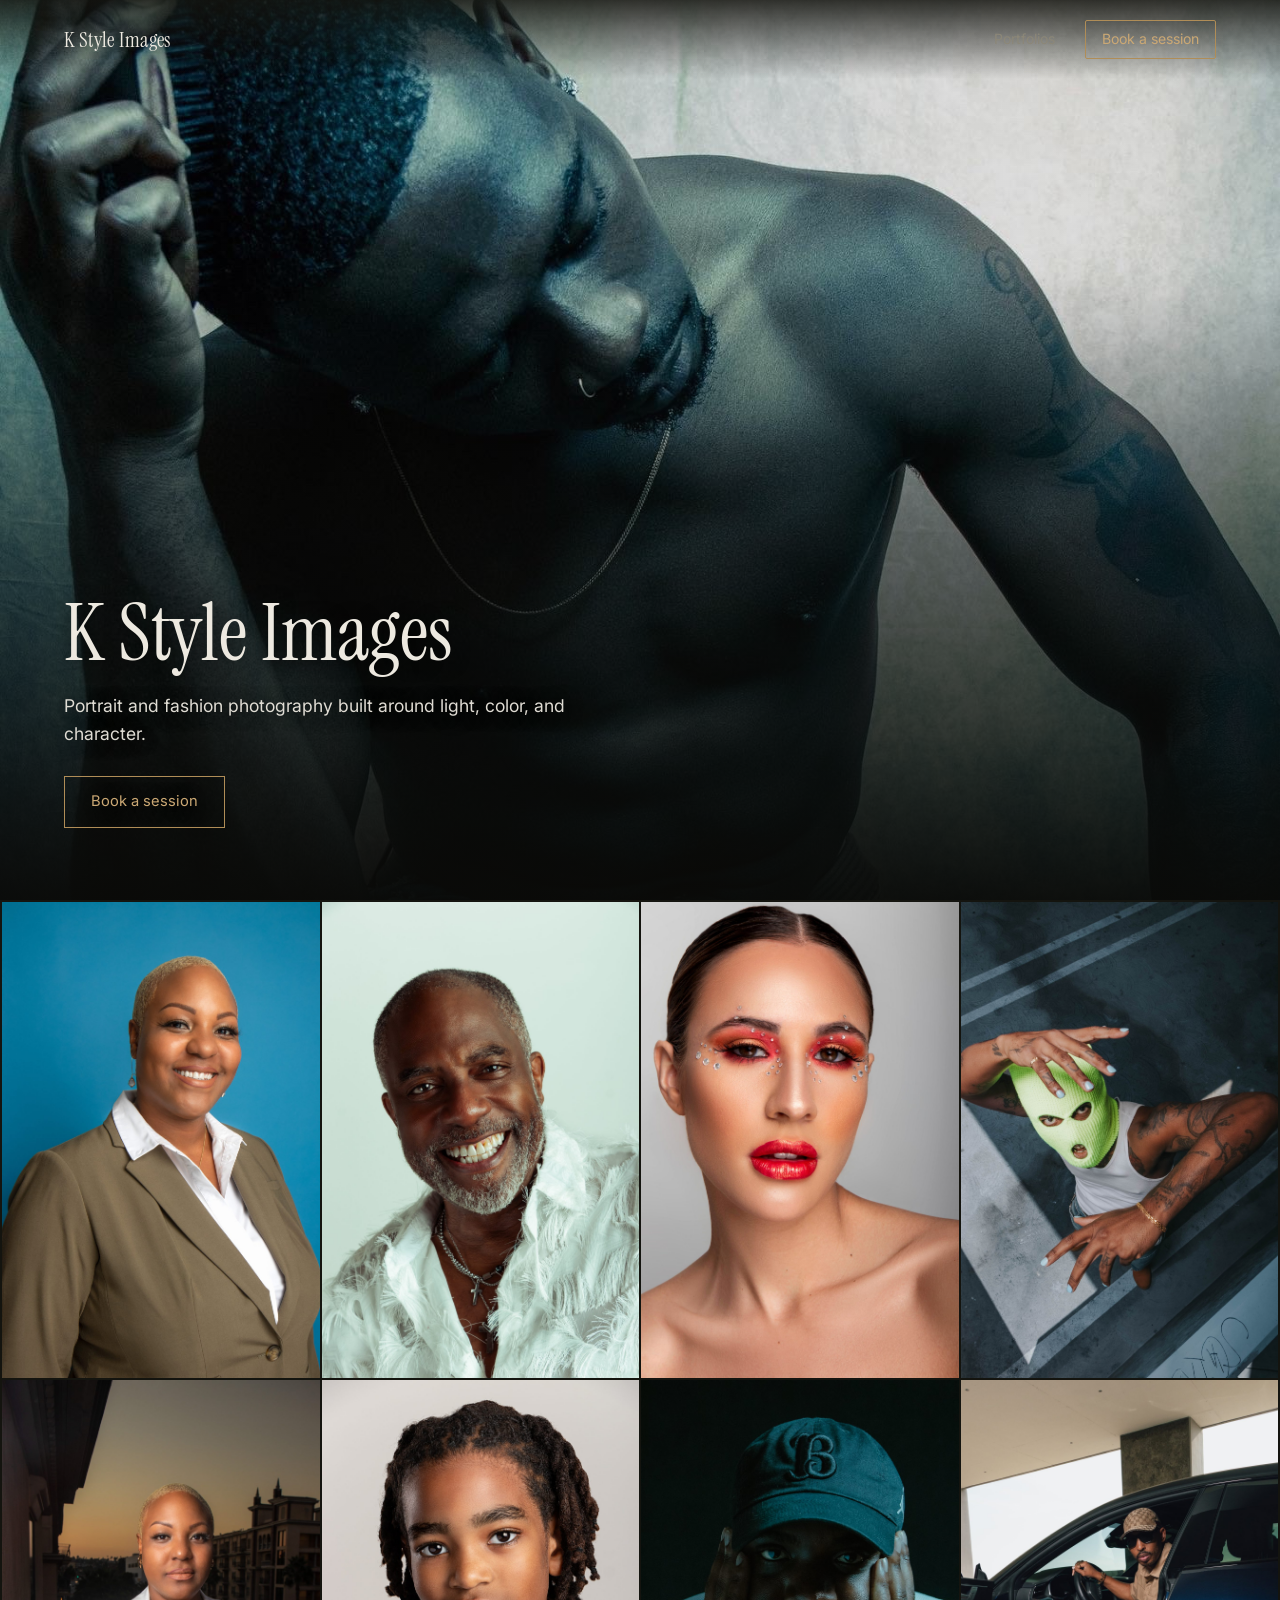
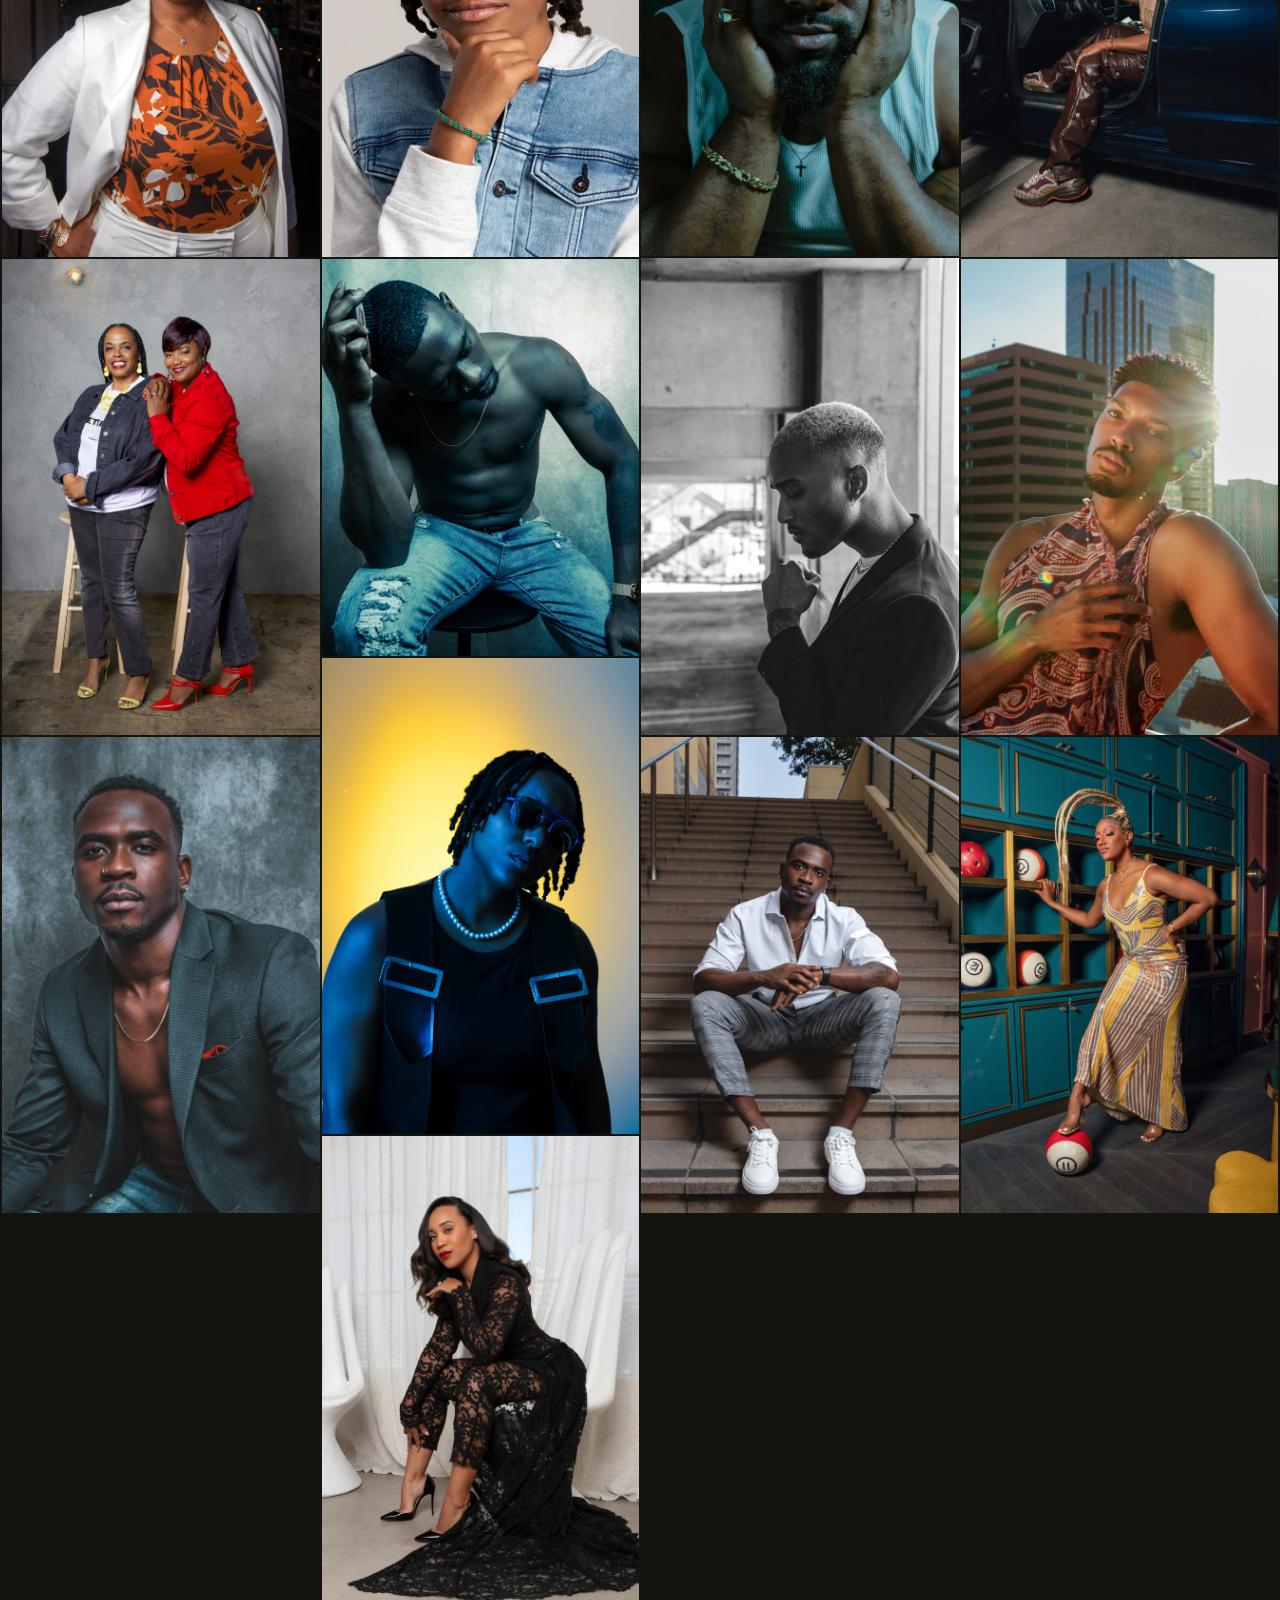
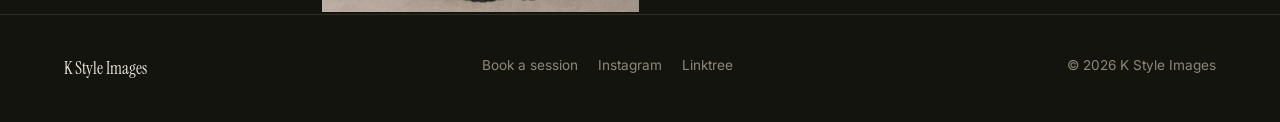
==== index.html @ 4f0b14de "Add files via upload" ====
<!DOCTYPE html>
<html lang="en">
<head>
<meta charset="UTF-8">
<meta name="viewport" content="width=device-width, initial-scale=1.0">
<title>K Style Images — Portrait & Fashion Photography</title>
<meta name="description" content="K Style Images — portrait and fashion photography portfolio.">
<link rel="stylesheet" href="assets/style.css">
<script src="https://identity.netlify.com/v1/netlify-identity-widget.js"></script>
<script>if(window.netlifyIdentity){window.netlifyIdentity.on("init",function(user){if(!user){window.netlifyIdentity.on("login",function(){document.location.href="/admin/";});}});}</script>
</head>
<body>

<nav class="site-nav">
  <a href="index.html" class="nav-mark">K Style Images</a>
  <button class="nav-toggle" aria-label="Menu">&#9776;</button>
  <div class="nav-links">
    <div class="work-dropdown">
      <a href="index.html#work">Portfolios</a>
      <div class="work-dropdown-panel"><a href="headshot-session.html">Headshot Session</a><a href="studio-creative-session.html">Studio Creative Session</a><a href="outdoor-lifestyle-session.html">Outdoor Lifestyle Session</a></div>
    </div>
    <a href="https://calendly.com/kstylesimages/30min" target="_blank" rel="noopener" class="nav-book">Book a session</a>
  </div>
</nav>

<section class="hero">
  <img src="assets/img/studio-creative-session/studio-creative-session-01.jpg" alt="K Style Images featured portrait">
  <div class="hero-content">
    <h1>K Style Images</h1>
    <p>Portrait and fashion photography built around light, color, and character.</p>
    <div class="hero-actions">
      <a href="https://calendly.com/kstylesimages/30min" target="_blank" rel="noopener" class="btn">Book a session</a>
    </div>
  </div>
</section>
<section id="work" class="wall home">
<figure><a href="headshot-session.html"><img src="assets/img/headshot-session/headshot-session-01.jpg" alt="Headshot Session" loading="lazy"><figcaption>Headshot Session</figcaption></a></figure><figure><a href="headshot-session.html"><img src="assets/img/headshot-session/headshot-session-02.jpg" alt="Headshot Session" loading="lazy"><figcaption>Headshot Session</figcaption></a></figure><figure><a href="headshot-session.html"><img src="assets/img/headshot-session/headshot-session-03.jpg" alt="Headshot Session" loading="lazy"><figcaption>Headshot Session</figcaption></a></figure><figure><a href="headshot-session.html"><img src="assets/img/headshot-session/headshot-session-04.jpg" alt="Headshot Session" loading="lazy"><figcaption>Headshot Session</figcaption></a></figure><figure><a href="headshot-session.html"><img src="assets/img/headshot-session/headshot-session-05.jpg" alt="Headshot Session" loading="lazy"><figcaption>Headshot Session</figcaption></a></figure><figure><a href="headshot-session.html"><img src="assets/img/headshot-session/headshot-session-06.jpg" alt="Headshot Session" loading="lazy"><figcaption>Headshot Session</figcaption></a></figure><figure><a href="studio-creative-session.html"><img src="assets/img/studio-creative-session/studio-creative-session-01.jpg" alt="Studio Creative Session" loading="lazy"><figcaption>Studio Creative Session</figcaption></a></figure><figure><a href="studio-creative-session.html"><img src="assets/img/studio-creative-session/studio-creative-session-06.jpg" alt="Studio Creative Session" loading="lazy"><figcaption>Studio Creative Session</figcaption></a></figure><figure><a href="studio-creative-session.html"><img src="assets/img/studio-creative-session/studio-creative-session-11.jpg" alt="Studio Creative Session" loading="lazy"><figcaption>Studio Creative Session</figcaption></a></figure><figure><a href="studio-creative-session.html"><img src="assets/img/studio-creative-session/studio-creative-session-16.jpg" alt="Studio Creative Session" loading="lazy"><figcaption>Studio Creative Session</figcaption></a></figure><figure><a href="studio-creative-session.html"><img src="assets/img/studio-creative-session/studio-creative-session-21.jpg" alt="Studio Creative Session" loading="lazy"><figcaption>Studio Creative Session</figcaption></a></figure><figure><a href="outdoor-lifestyle-session.html"><img src="assets/img/outdoor-lifestyle-session/outdoor-lifestyle-session-01.jpg" alt="Outdoor Lifestyle Session" loading="lazy"><figcaption>Outdoor Lifestyle Session</figcaption></a></figure><figure><a href="outdoor-lifestyle-session.html"><img src="assets/img/outdoor-lifestyle-session/outdoor-lifestyle-session-03.jpg" alt="Outdoor Lifestyle Session" loading="lazy"><figcaption>Outdoor Lifestyle Session</figcaption></a></figure><figure><a href="outdoor-lifestyle-session.html"><img src="assets/img/outdoor-lifestyle-session/outdoor-lifestyle-session-05.jpg" alt="Outdoor Lifestyle Session" loading="lazy"><figcaption>Outdoor Lifestyle Session</figcaption></a></figure><figure><a href="outdoor-lifestyle-session.html"><img src="assets/img/outdoor-lifestyle-session/outdoor-lifestyle-session-07.jpg" alt="Outdoor Lifestyle Session" loading="lazy"><figcaption>Outdoor Lifestyle Session</figcaption></a></figure><figure><a href="outdoor-lifestyle-session.html"><img src="assets/img/outdoor-lifestyle-session/outdoor-lifestyle-session-09.jpg" alt="Outdoor Lifestyle Session" loading="lazy"><figcaption>Outdoor Lifestyle Session</figcaption></a></figure><figure><a href="outdoor-lifestyle-session.html"><img src="assets/img/outdoor-lifestyle-session/outdoor-lifestyle-session-11.jpg" alt="Outdoor Lifestyle Session" loading="lazy"><figcaption>Outdoor Lifestyle Session</figcaption></a></figure>
</section>

<footer>
  <div class="foot-mark">K Style Images</div>
  <div class="foot-links">
    <a href="https://calendly.com/kstylesimages/30min" target="_blank" rel="noopener">Book a session</a>
    <a href="https://instagram.com" target="_blank" rel="noopener">Instagram</a>
    <a href="https://linktr.ee" target="_blank" rel="noopener">Linktree</a>
  </div>
  <div>&copy; 2026 K Style Images</div>
</footer>
<script src="assets/site.js"></script>
</body>
</html>
---- assets/style.css ----
@import url('https://fonts.googleapis.com/css2?family=Instrument+Serif:ital@0;1&family=Inter:wght@400;500;600&display=swap');

:root {
  --bg: #14140f;
  --panel: #1b1a15;
  --text: #ede9e0;
  --muted: #8c8778;
  --line: #302d24;
  --accent: #b08d57;
  --accent-bright: #cba874;
  --serif: 'Instrument Serif', Georgia, serif;
  --sans: 'Inter', -apple-system, sans-serif;
}

* { box-sizing: border-box; margin: 0; padding: 0; }
html { scroll-behavior: smooth; }
body {
  background: var(--bg);
  color: var(--text);
  font-family: var(--sans);
  font-size: 16px;
  line-height: 1.6;
  -webkit-font-smoothing: antialiased;
}
img { display: block; max-width: 100%; }
a { color: inherit; text-decoration: none; }
::selection { background: var(--accent); color: var(--bg); }
:focus-visible { outline: 2px solid var(--accent-bright); outline-offset: 2px; }
@media (prefers-reduced-motion: reduce) { * { animation: none !important; transition: none !important; } }

/* ---- Nav ---- */
.site-nav {
  position: fixed;
  top: 0; left: 0; right: 0;
  z-index: 100;
  display: flex;
  align-items: center;
  justify-content: space-between;
  padding: 20px 5vw;
  background: linear-gradient(to bottom, rgba(20,20,15,0.85), transparent);
}
.site-nav.solid {
  background: rgba(20, 20, 15, 0.94);
  backdrop-filter: blur(8px);
  border-bottom: 1px solid var(--line);
}
.nav-mark { font-family: var(--serif); font-size: 1.3rem; letter-spacing: 0.02em; }
.nav-links { display: flex; align-items: center; gap: 30px; font-size: 0.88rem; }
.nav-links a { color: var(--muted); transition: color 0.2s; }
.nav-links a:hover, .nav-links a.active { color: var(--text); }
.nav-book {
  border: 1px solid var(--accent);
  color: var(--accent-bright) !important;
  padding: 7px 16px;
  border-radius: 2px;
}
.nav-book:hover { background: var(--accent); color: var(--bg) !important; }
.nav-toggle { display: none; background: none; border: none; color: var(--text); font-size: 1.6rem; cursor: pointer; }

.work-dropdown { position: relative; }
.work-dropdown-panel {
  position: absolute;
  top: 140%; left: 0;
  min-width: 220px;
  background: var(--panel);
  border: 1px solid var(--line);
  padding: 8px 0;
  display: none;
  flex-direction: column;
}
.work-dropdown:hover .work-dropdown-panel,
.work-dropdown:focus-within .work-dropdown-panel { display: flex; }
.work-dropdown-panel a { padding: 9px 18px; font-size: 0.85rem; color: var(--muted); }
.work-dropdown-panel a:hover { color: var(--text); background: rgba(176,141,87,0.08); }

@media (max-width: 860px) {
  .nav-links { display: none; }
  .nav-toggle { display: block; }
  .nav-links.mobile-open {
    display: flex; flex-direction: column;
    position: fixed; inset: 0;
    background: var(--bg);
    padding: 100px 8vw 40px;
    gap: 22px; font-size: 1.1rem; align-items: flex-start;
  }
  .work-dropdown-panel { display: none !important; }
  .nav-links.mobile-open .work-dropdown-panel {
    display: flex !important; position: static; border: none; padding: 10px 0 0 16px;
  }
}

/* ---- Hero (home only) ---- */
.hero {
  position: relative;
  height: 100vh;
  min-height: 560px;
  display: flex;
  align-items: flex-end;
  overflow: hidden;
}
.hero img {
  position: absolute; inset: 0;
  width: 100%; height: 100%;
  object-fit: cover;
  object-position: center 20%;
}
.hero::after {
  content: '';
  position: absolute; inset: 0;
  background: linear-gradient(to top, rgba(10,10,8,0.97) 0%, rgba(10,10,8,0.55) 40%, rgba(10,10,8,0.1) 70%);
}
.hero-content { position: relative; z-index: 2; padding: 0 5vw 8vh; max-width: 760px; text-shadow: 0 2px 18px rgba(0,0,0,0.55); }
.hero-content h1 { font-family: var(--serif); font-size: clamp(2.6rem, 7vw, 5rem); line-height: 1.02; font-weight: 400; }
.hero-content p { margin-top: 18px; color: var(--text); font-size: 1.1rem; max-width: 46ch; opacity: 0.94; }
.hero-actions { margin-top: 28px; display: flex; gap: 16px; flex-wrap: wrap; }

.btn {
  display: inline-block; padding: 13px 26px; font-size: 0.92rem;
  border: 1px solid var(--accent); color: var(--accent-bright);
  transition: background 0.2s, color 0.2s;
}
.btn:hover { background: var(--accent); color: var(--bg); }

/* ---- Photo wall (home + category pages) ---- */
.wall {
  columns: 4 260px;
  column-gap: 2px;
  padding: 2px;
}
@media (max-width: 900px) { .wall { columns: 3 200px; } }
@media (max-width: 560px) { .wall { columns: 2 150px; } }
.wall figure {
  break-inside: avoid;
  margin-bottom: 2px;
  overflow: hidden;
  cursor: zoom-in;
  position: relative;
}
.wall img { width: 100%; display: block; transition: transform 0.5s ease; }
.wall figure:hover img { transform: scale(1.03); }

.wall.home figure a { display: block; position: relative; }
.wall.home figcaption {
  position: absolute; inset: 0;
  display: flex; align-items: flex-end;
  padding: 18px;
  background: linear-gradient(to top, rgba(10,10,8,0.75), rgba(10,10,8,0) 45%);
  opacity: 0;
  transition: opacity 0.25s ease;
  font-family: var(--serif);
  font-size: 1.3rem;
}
.wall.home figure:hover figcaption { opacity: 1; }

/* ---- Category page top bar ---- */
.cat-bar {
  padding: 100px 5vw 18px;
  display: flex;
  align-items: baseline;
  gap: 18px;
  flex-wrap: wrap;
}
.cat-bar .back-link { font-size: 0.85rem; color: var(--muted); }
.cat-bar .back-link:hover { color: var(--text); }
.cat-bar h1 { font-family: var(--serif); font-size: 1.7rem; font-weight: 400; }
.cat-bar .count { color: var(--muted); font-size: 0.85rem; }
.cat-bar .pkg { color: var(--muted); font-size: 0.9rem; max-width: 60ch; width: 100%; margin-top: 4px; }

/* ---- Section divider (e.g. Product Photography break) ---- */
.section-divider {
  display: flex;
  align-items: center;
  gap: 18px;
  padding: 46px 5vw 20px;
  color: var(--muted);
  font-family: var(--serif);
  font-size: 1.3rem;
}
.section-divider::before, .section-divider::after {
  content: '';
  flex: 1;
  height: 1px;
  background: var(--line);
}

/* ---- Lightbox ---- */
.lightbox {
  position: fixed; inset: 0;
  background: rgba(8,8,6,0.96);
  display: none; align-items: center; justify-content: center;
  z-index: 999; padding: 40px;
}
.lightbox.open { display: flex; }
.lightbox img { max-width: 100%; max-height: 88vh; object-fit: contain; }
.lightbox-close, .lightbox-prev, .lightbox-next {
  position: absolute; background: none; border: none; color: var(--text);
  cursor: pointer; font-size: 1.1rem; padding: 12px;
}
.lightbox-close { top: 18px; right: 24px; font-size: 1.6rem; }
.lightbox-prev { left: 12px; top: 50%; transform: translateY(-50%); font-size: 2rem; }
.lightbox-next { right: 12px; top: 50%; transform: translateY(-50%); font-size: 2rem; }
.lightbox-prev:hover, .lightbox-next:hover, .lightbox-close:hover { color: var(--accent-bright); }

/* ---- Footer ---- */
footer {
  border-top: 1px solid var(--line);
  padding: 40px 5vw;
  display: flex; flex-wrap: wrap; justify-content: space-between; gap: 18px;
  color: var(--muted); font-size: 0.85rem;
}
footer .foot-mark { font-family: var(--serif); font-size: 1.05rem; color: var(--text); }
footer a:hover { color: var(--accent-bright); }
footer .foot-links { display: flex; gap: 20px; }
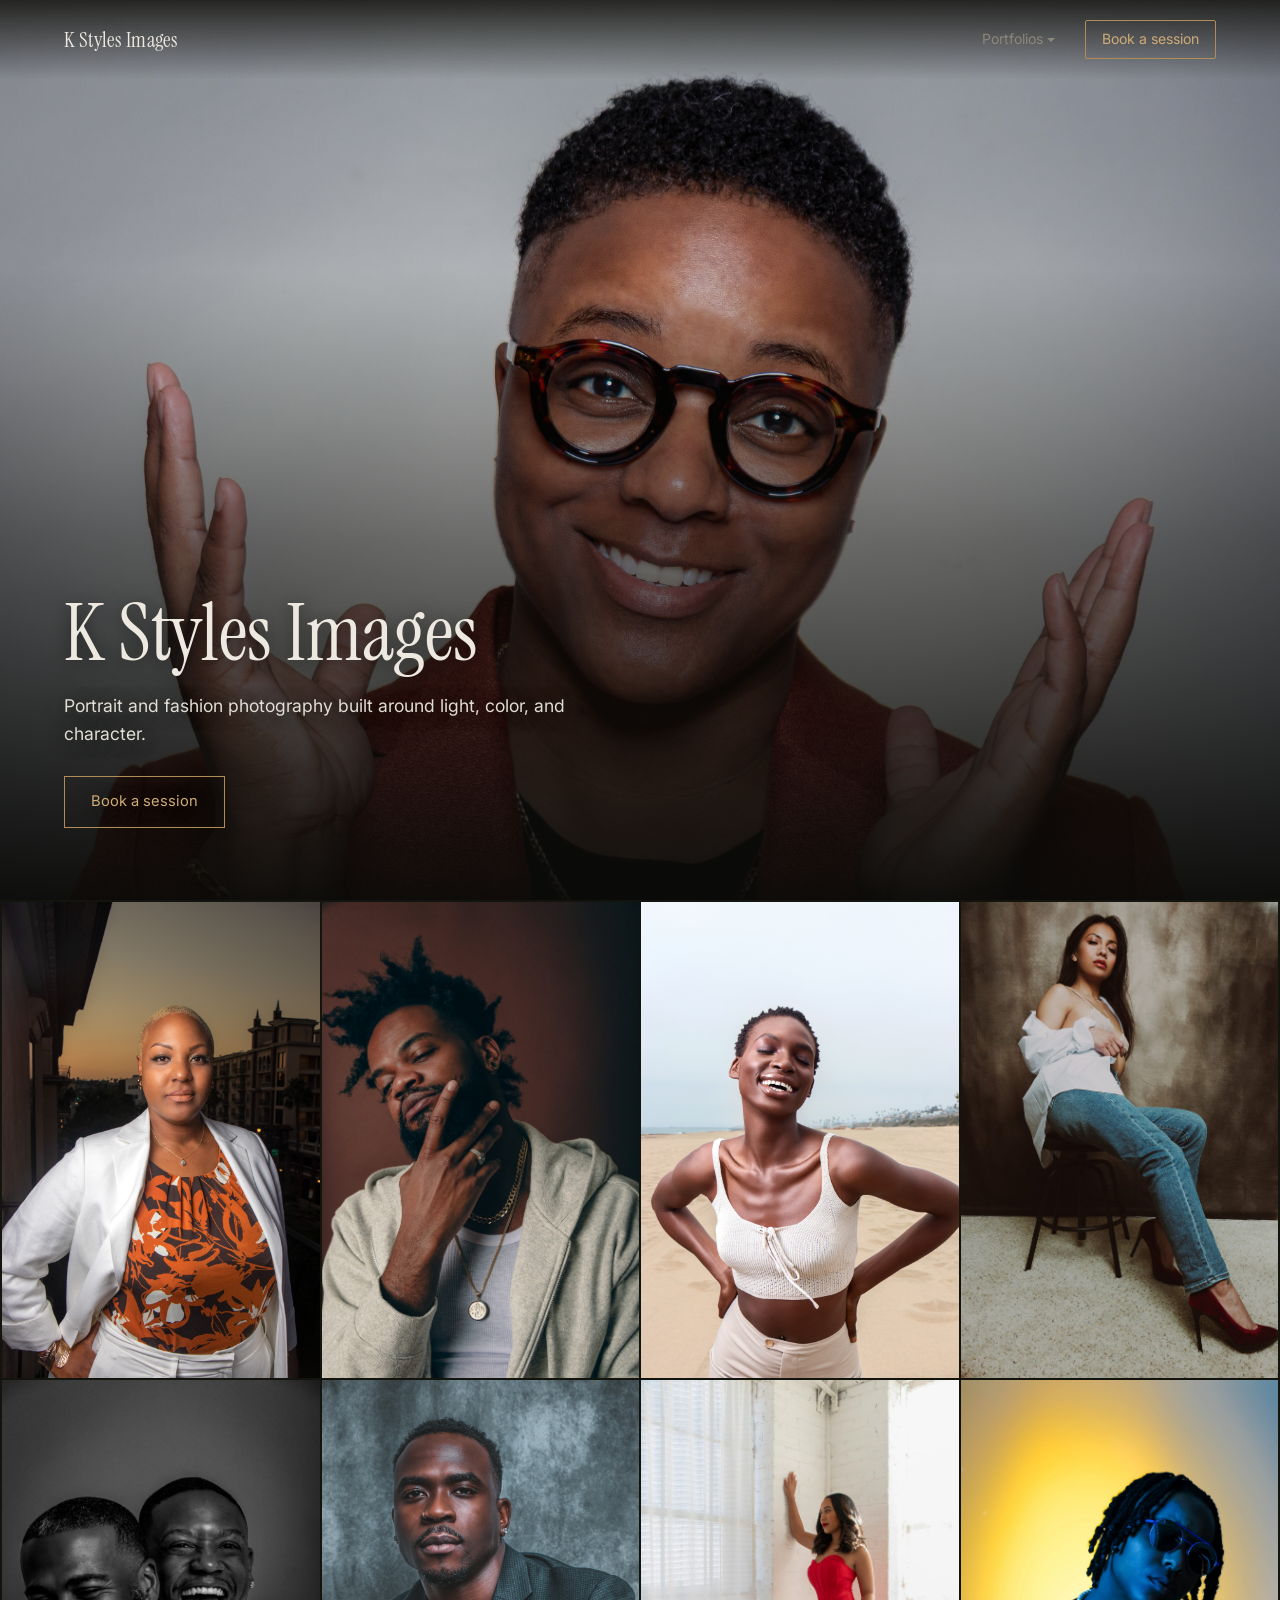
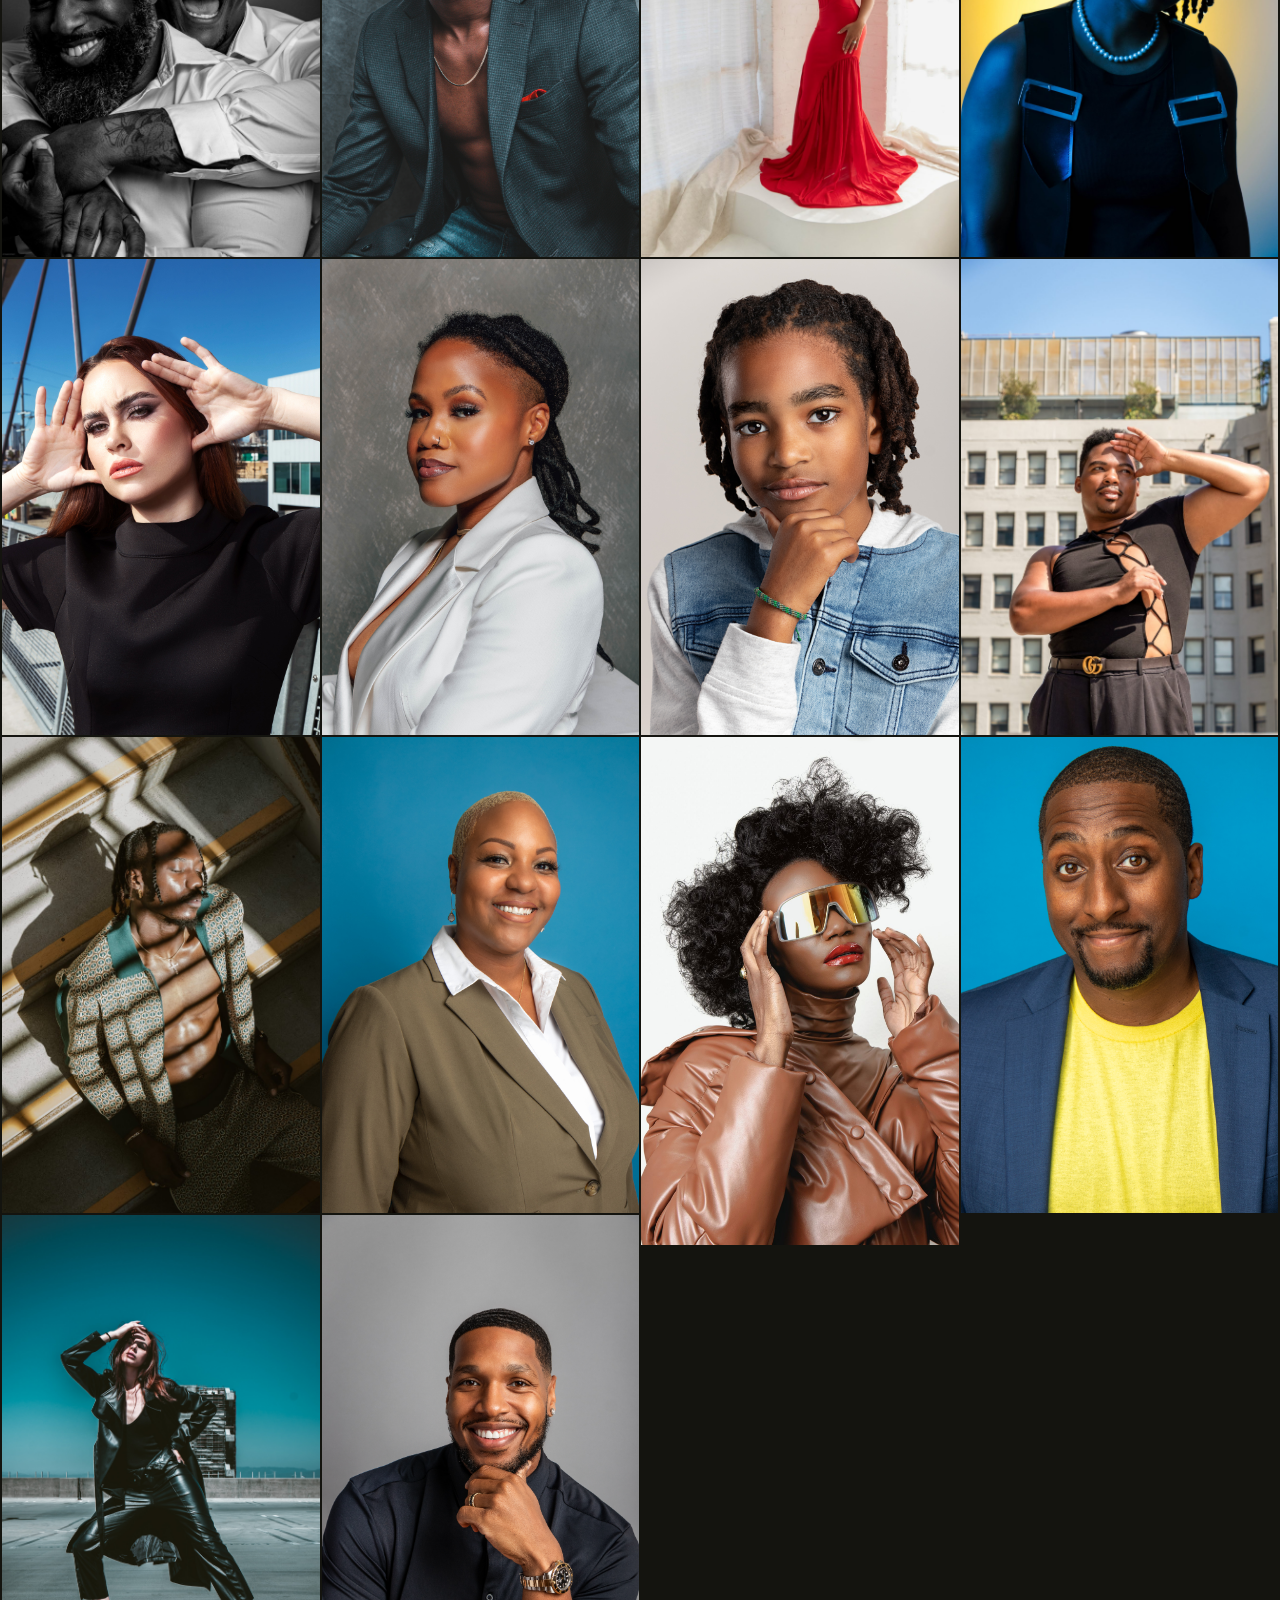
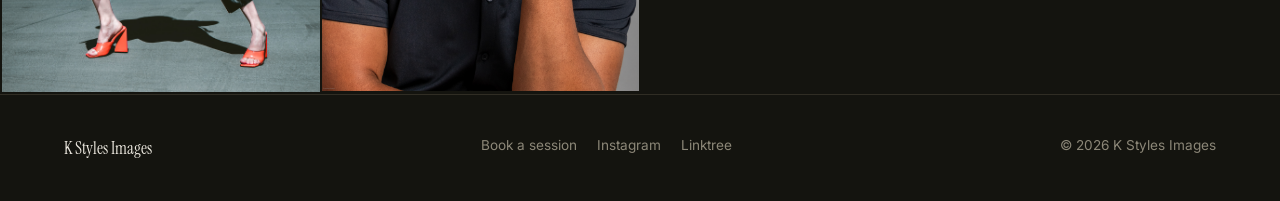
==== commit 2ab8c576: "Add files via upload" ====
--- a/index.html
+++ b/index.html
@@ -3,20 +3,21 @@
 <head>
 <meta charset="UTF-8">
 <meta name="viewport" content="width=device-width, initial-scale=1.0">
-<title>K Style Images — Portrait & Fashion Photography</title>
-<meta name="description" content="K Style Images — portrait and fashion photography portfolio.">
+<title>K Styles Images — Portrait & Fashion Photography</title>
+<meta name="description" content="K Styles Images — portrait and fashion photography portfolio.">
 <link rel="stylesheet" href="assets/style.css">
+<style>:root{--accent:#b08d57;--accent-bright:#ceab75;--bg:#14140f;--text:#ede9e0;}</style>
 <script src="https://identity.netlify.com/v1/netlify-identity-widget.js"></script>
 <script>if(window.netlifyIdentity){window.netlifyIdentity.on("init",function(user){if(!user){window.netlifyIdentity.on("login",function(){document.location.href="/admin/";});}});}</script>
 </head>
 <body>
 
 <nav class="site-nav">
-  <a href="index.html" class="nav-mark">K Style Images</a>
+  <a href="index.html" class="nav-mark">K Styles Images</a>
   <button class="nav-toggle" aria-label="Menu">&#9776;</button>
   <div class="nav-links">
     <div class="work-dropdown">
-      <a href="index.html#work">Portfolios</a>
+      <button type="button" class="dropdown-trigger" aria-expanded="false">Portfolios</button>
       <div class="work-dropdown-panel"><a href="headshot-session.html">Headshot Session</a><a href="studio-creative-session.html">Studio Creative Session</a><a href="outdoor-lifestyle-session.html">Outdoor Lifestyle Session</a></div>
     </div>
     <a href="https://calendly.com/kstylesimages/30min" target="_blank" rel="noopener" class="nav-book">Book a session</a>
@@ -24,9 +25,9 @@
 </nav>
 
 <section class="hero">
-  <img src="assets/img/studio-creative-session/studio-creative-session-01.jpg" alt="K Style Images featured portrait">
+  <img src="assets/img/uploads/_mg_7352-11-edit.jpg" alt="K Styles Images featured portrait">
   <div class="hero-content">
-    <h1>K Style Images</h1>
+    <h1>K Styles Images</h1>
     <p>Portrait and fashion photography built around light, color, and character.</p>
     <div class="hero-actions">
       <a href="https://calendly.com/kstylesimages/30min" target="_blank" rel="noopener" class="btn">Book a session</a>
@@ -34,17 +35,18 @@
   </div>
 </section>
 <section id="work" class="wall home">
-<figure><a href="headshot-session.html"><img src="assets/img/headshot-session/headshot-session-01.jpg" alt="Headshot Session" loading="lazy"><figcaption>Headshot Session</figcaption></a></figure><figure><a href="headshot-session.html"><img src="assets/img/headshot-session/headshot-session-02.jpg" alt="Headshot Session" loading="lazy"><figcaption>Headshot Session</figcaption></a></figure><figure><a href="headshot-session.html"><img src="assets/img/headshot-session/headshot-session-03.jpg" alt="Headshot Session" loading="lazy"><figcaption>Headshot Session</figcaption></a></figure><figure><a href="headshot-session.html"><img src="assets/img/headshot-session/headshot-session-04.jpg" alt="Headshot Session" loading="lazy"><figcaption>Headshot Session</figcaption></a></figure><figure><a href="headshot-session.html"><img src="assets/img/headshot-session/headshot-session-05.jpg" alt="Headshot Session" loading="lazy"><figcaption>Headshot Session</figcaption></a></figure><figure><a href="headshot-session.html"><img src="assets/img/headshot-session/headshot-session-06.jpg" alt="Headshot Session" loading="lazy"><figcaption>Headshot Session</figcaption></a></figure><figure><a href="studio-creative-session.html"><img src="assets/img/studio-creative-session/studio-creative-session-01.jpg" alt="Studio Creative Session" loading="lazy"><figcaption>Studio Creative Session</figcaption></a></figure><figure><a href="studio-creative-session.html"><img src="assets/img/studio-creative-session/studio-creative-session-06.jpg" alt="Studio Creative Session" loading="lazy"><figcaption>Studio Creative Session</figcaption></a></figure><figure><a href="studio-creative-session.html"><img src="assets/img/studio-creative-session/studio-creative-session-11.jpg" alt="Studio Creative Session" loading="lazy"><figcaption>Studio Creative Session</figcaption></a></figure><figure><a href="studio-creative-session.html"><img src="assets/img/studio-creative-session/studio-creative-session-16.jpg" alt="Studio Creative Session" loading="lazy"><figcaption>Studio Creative Session</figcaption></a></figure><figure><a href="studio-creative-session.html"><img src="assets/img/studio-creative-session/studio-creative-session-21.jpg" alt="Studio Creative Session" loading="lazy"><figcaption>Studio Creative Session</figcaption></a></figure><figure><a href="outdoor-lifestyle-session.html"><img src="assets/img/outdoor-lifestyle-session/outdoor-lifestyle-session-01.jpg" alt="Outdoor Lifestyle Session" loading="lazy"><figcaption>Outdoor Lifestyle Session</figcaption></a></figure><figure><a href="outdoor-lifestyle-session.html"><img src="assets/img/outdoor-lifestyle-session/outdoor-lifestyle-session-03.jpg" alt="Outdoor Lifestyle Session" loading="lazy"><figcaption>Outdoor Lifestyle Session</figcaption></a></figure><figure><a href="outdoor-lifestyle-session.html"><img src="assets/img/outdoor-lifestyle-session/outdoor-lifestyle-session-05.jpg" alt="Outdoor Lifestyle Session" loading="lazy"><figcaption>Outdoor Lifestyle Session</figcaption></a></figure><figure><a href="outdoor-lifestyle-session.html"><img src="assets/img/outdoor-lifestyle-session/outdoor-lifestyle-session-07.jpg" alt="Outdoor Lifestyle Session" loading="lazy"><figcaption>Outdoor Lifestyle Session</figcaption></a></figure><figure><a href="outdoor-lifestyle-session.html"><img src="assets/img/outdoor-lifestyle-session/outdoor-lifestyle-session-09.jpg" alt="Outdoor Lifestyle Session" loading="lazy"><figcaption>Outdoor Lifestyle Session</figcaption></a></figure><figure><a href="outdoor-lifestyle-session.html"><img src="assets/img/outdoor-lifestyle-session/outdoor-lifestyle-session-11.jpg" alt="Outdoor Lifestyle Session" loading="lazy"><figcaption>Outdoor Lifestyle Session</figcaption></a></figure>
+<figure><a href="headshot-session.html"><img src="assets/img/uploads/photo-apr-01-2-02-18-pm.jpg" alt="Headshot Session" loading="eager"><figcaption>Headshot Session</figcaption></a></figure><figure><a href="headshot-session.html"><img src="assets/img/uploads/_mg_4300-46-edit.jpg" alt="Headshot Session" loading="eager"><figcaption>Headshot Session</figcaption></a></figure><figure><a href="headshot-session.html"><img src="assets/img/uploads/_mg_0229-108-edit-3.jpg" alt="Headshot Session" loading="eager"><figcaption>Headshot Session</figcaption></a></figure><figure><a href="headshot-session.html"><img src="assets/img/uploads/photo-sep-28-12-09-31-pm.jpg" alt="Headshot Session" loading="eager"><figcaption>Headshot Session</figcaption></a></figure><figure><a href="headshot-session.html"><img src="assets/img/uploads/photo-aug-22-7-18-21-pm.jpg" alt="Headshot Session" loading="eager"><figcaption>Headshot Session</figcaption></a></figure><figure><a href="studio-creative-session.html"><img src="assets/img/studio-creative-session/studio-creative-session-01.jpg" alt="Studio Creative Session" loading="eager"><figcaption>Studio Creative Session</figcaption></a></figure><figure><a href="studio-creative-session.html"><img src="assets/img/studio-creative-session/studio-creative-session-06.jpg" alt="Studio Creative Session" loading="lazy"><figcaption>Studio Creative Session</figcaption></a></figure><figure><a href="studio-creative-session.html"><img src="assets/img/studio-creative-session/studio-creative-session-11.jpg" alt="Studio Creative Session" loading="lazy"><figcaption>Studio Creative Session</figcaption></a></figure><figure><a href="studio-creative-session.html"><img src="assets/img/studio-creative-session/studio-creative-session-16.jpg" alt="Studio Creative Session" loading="lazy"><figcaption>Studio Creative Session</figcaption></a></figure><figure><a href="studio-creative-session.html"><img src="assets/img/studio-creative-session/studio-creative-session-21.jpg" alt="Studio Creative Session" loading="lazy"><figcaption>Studio Creative Session</figcaption></a></figure><figure><a href="outdoor-lifestyle-session.html"><img src="assets/img/outdoor-lifestyle-session/outdoor-lifestyle-session-01.jpg" alt="Outdoor Lifestyle Session" loading="lazy"><figcaption>Outdoor Lifestyle Session</figcaption></a></figure><figure><a href="outdoor-lifestyle-session.html"><img src="assets/img/outdoor-lifestyle-session/outdoor-lifestyle-session-04.jpg" alt="Outdoor Lifestyle Session" loading="lazy"><figcaption>Outdoor Lifestyle Session</figcaption></a></figure><figure><a href="outdoor-lifestyle-session.html"><img src="assets/img/outdoor-lifestyle-session/outdoor-lifestyle-session-07.jpg" alt="Outdoor Lifestyle Session" loading="lazy"><figcaption>Outdoor Lifestyle Session</figcaption></a></figure><figure><a href="outdoor-lifestyle-session.html"><img src="assets/img/outdoor-lifestyle-session/outdoor-lifestyle-session-10.jpg" alt="Outdoor Lifestyle Session" loading="lazy"><figcaption>Outdoor Lifestyle Session</figcaption></a></figure><figure><a href="outdoor-lifestyle-session.html"><img src="assets/img/uploads/photo-aug-22-7-45-05-pm.jpg" alt="Outdoor Lifestyle Session" loading="lazy"><figcaption>Outdoor Lifestyle Session</figcaption></a></figure><figure><a href="outdoor-lifestyle-session.html"><img src="assets/img/uploads/untitled-43.jpg" alt="Outdoor Lifestyle Session" loading="lazy"><figcaption>Outdoor Lifestyle Session</figcaption></a></figure>
 </section>
+<script>window.HOME_POOL=[{"src":"assets/img/uploads/photo-apr-01-2-02-18-pm.jpg","slug":"headshot-session","label":"Headshot Session"},{"src":"assets/img/uploads/_mg_4283-68-edit.jpg","slug":"headshot-session","label":"Headshot Session"},{"src":"assets/img/uploads/_mg_4300-46-edit.jpg","slug":"headshot-session","label":"Headshot Session"},{"src":"assets/img/uploads/_mg_1452-9-edit.jpg","slug":"headshot-session","label":"Headshot Session"},{"src":"assets/img/uploads/_mg_0229-108-edit-3.jpg","slug":"headshot-session","label":"Headshot Session"},{"src":"assets/img/uploads/_mg_1410-9-edit.jpg","slug":"headshot-session","label":"Headshot Session"},{"src":"assets/img/uploads/photo-sep-28-12-09-31-pm.jpg","slug":"headshot-session","label":"Headshot Session"},{"src":"assets/img/uploads/untitled-5-edit-2.jpg","slug":"headshot-session","label":"Headshot Session"},{"src":"assets/img/uploads/photo-aug-22-7-18-21-pm.jpg","slug":"headshot-session","label":"Headshot Session"},{"src":"assets/img/uploads/raheem-2-15-2022-1249-edit.jpg","slug":"headshot-session","label":"Headshot Session"},{"src":"assets/img/studio-creative-session/studio-creative-session-01.jpg","slug":"studio-creative-session","label":"Studio Creative Session"},{"src":"assets/img/studio-creative-session/studio-creative-session-02.jpg","slug":"studio-creative-session","label":"Studio Creative Session"},{"src":"assets/img/studio-creative-session/studio-creative-session-03.jpg","slug":"studio-creative-session","label":"Studio Creative Session"},{"src":"assets/img/studio-creative-session/studio-creative-session-04.jpg","slug":"studio-creative-session","label":"Studio Creative Session"},{"src":"assets/img/studio-creative-session/studio-creative-session-05.jpg","slug":"studio-creative-session","label":"Studio Creative Session"},{"src":"assets/img/studio-creative-session/studio-creative-session-06.jpg","slug":"studio-creative-session","label":"Studio Creative Session"},{"src":"assets/img/studio-creative-session/studio-creative-session-07.jpg","slug":"studio-creative-session","label":"Studio Creative Session"},{"src":"assets/img/studio-creative-session/studio-creative-session-08.jpg","slug":"studio-creative-session","label":"Studio Creative Session"},{"src":"assets/img/studio-creative-session/studio-creative-session-09.jpg","slug":"studio-creative-session","label":"Studio Creative Session"},{"src":"assets/img/studio-creative-session/studio-creative-session-10.jpg","slug":"studio-creative-session","label":"Studio Creative Session"},{"src":"assets/img/studio-creative-session/studio-creative-session-11.jpg","slug":"studio-creative-session","label":"Studio Creative Session"},{"src":"assets/img/studio-creative-session/studio-creative-session-12.jpg","slug":"studio-creative-session","label":"Studio Creative Session"},{"src":"assets/img/studio-creative-session/studio-creative-session-13.jpg","slug":"studio-creative-session","label":"Studio Creative Session"},{"src":"assets/img/studio-creative-session/studio-creative-session-14.jpg","slug":"studio-creative-session","label":"Studio Creative Session"},{"src":"assets/img/studio-creative-session/studio-creative-session-15.jpg","slug":"studio-creative-session","label":"Studio Creative Session"},{"src":"assets/img/studio-creative-session/studio-creative-session-16.jpg","slug":"studio-creative-session","label":"Studio Creative Session"},{"src":"assets/img/studio-creative-session/studio-creative-session-17.jpg","slug":"studio-creative-session","label":"Studio Creative Session"},{"src":"assets/img/studio-creative-session/studio-creative-session-18.jpg","slug":"studio-creative-session","label":"Studio Creative Session"},{"src":"assets/img/studio-creative-session/studio-creative-session-19.jpg","slug":"studio-creative-session","label":"Studio Creative Session"},{"src":"assets/img/studio-creative-session/studio-creative-session-20.jpg","slug":"studio-creative-session","label":"Studio Creative Session"},{"src":"assets/img/studio-creative-session/studio-creative-session-21.jpg","slug":"studio-creative-session","label":"Studio Creative Session"},{"src":"assets/img/studio-creative-session/studio-creative-session-22.jpg","slug":"studio-creative-session","label":"Studio Creative Session"},{"src":"assets/img/studio-creative-session/studio-creative-session-23.jpg","slug":"studio-creative-session","label":"Studio Creative Session"},{"src":"assets/img/studio-creative-session/studio-creative-session-24.jpg","slug":"studio-creative-session","label":"Studio Creative Session"},{"src":"assets/img/studio-creative-session/studio-creative-session-25.jpg","slug":"studio-creative-session","label":"Studio Creative Session"},{"src":"assets/img/outdoor-lifestyle-session/outdoor-lifestyle-session-01.jpg","slug":"outdoor-lifestyle-session","label":"Outdoor Lifestyle Session"},{"src":"assets/img/outdoor-lifestyle-session/outdoor-lifestyle-session-02.jpg","slug":"outdoor-lifestyle-session","label":"Outdoor Lifestyle Session"},{"src":"assets/img/outdoor-lifestyle-session/outdoor-lifestyle-session-03.jpg","slug":"outdoor-lifestyle-session","label":"Outdoor Lifestyle Session"},{"src":"assets/img/outdoor-lifestyle-session/outdoor-lifestyle-session-04.jpg","slug":"outdoor-lifestyle-session","label":"Outdoor Lifestyle Session"},{"src":"assets/img/outdoor-lifestyle-session/outdoor-lifestyle-session-05.jpg","slug":"outdoor-lifestyle-session","label":"Outdoor Lifestyle Session"},{"src":"assets/img/outdoor-lifestyle-session/outdoor-lifestyle-session-06.jpg","slug":"outdoor-lifestyle-session","label":"Outdoor Lifestyle Session"},{"src":"assets/img/outdoor-lifestyle-session/outdoor-lifestyle-session-07.jpg","slug":"outdoor-lifestyle-session","label":"Outdoor Lifestyle Session"},{"src":"assets/img/outdoor-lifestyle-session/outdoor-lifestyle-session-08.jpg","slug":"outdoor-lifestyle-session","label":"Outdoor Lifestyle Session"},{"src":"assets/img/outdoor-lifestyle-session/outdoor-lifestyle-session-09.jpg","slug":"outdoor-lifestyle-session","label":"Outdoor Lifestyle Session"},{"src":"assets/img/outdoor-lifestyle-session/outdoor-lifestyle-session-10.jpg","slug":"outdoor-lifestyle-session","label":"Outdoor Lifestyle Session"},{"src":"assets/img/outdoor-lifestyle-session/outdoor-lifestyle-session-11.jpg","slug":"outdoor-lifestyle-session","label":"Outdoor Lifestyle Session"},{"src":"assets/img/outdoor-lifestyle-session/outdoor-lifestyle-session-12.jpg","slug":"outdoor-lifestyle-session","label":"Outdoor Lifestyle Session"},{"src":"assets/img/uploads/photo-aug-22-7-45-05-pm.jpg","slug":"outdoor-lifestyle-session","label":"Outdoor Lifestyle Session"},{"src":"assets/img/uploads/yyrckbvo.jpeg","slug":"outdoor-lifestyle-session","label":"Outdoor Lifestyle Session"},{"src":"assets/img/uploads/untitled-12.jpg","slug":"outdoor-lifestyle-session","label":"Outdoor Lifestyle Session"},{"src":"assets/img/uploads/untitled-43.jpg","slug":"outdoor-lifestyle-session","label":"Outdoor Lifestyle Session"}];</script>
 
 <footer>
-  <div class="foot-mark">K Style Images</div>
+  <div class="foot-mark">K Styles Images</div>
   <div class="foot-links">
     <a href="https://calendly.com/kstylesimages/30min" target="_blank" rel="noopener">Book a session</a>
-    <a href="https://instagram.com" target="_blank" rel="noopener">Instagram</a>
-    <a href="https://linktr.ee" target="_blank" rel="noopener">Linktree</a>
+    <a href="https://www.instagram.com/kstyles.images" target="_blank" rel="noopener">Instagram</a>
+    <a href="https://linktr.ee/kstyles.images" target="_blank" rel="noopener">Linktree</a>
   </div>
-  <div>&copy; 2026 K Style Images</div>
+  <div>&copy; 2026 K Styles Images</div>
 </footer>
 <script src="assets/site.js"></script>
 </body>
--- a/assets/style.css
+++ b/assets/style.css
@@ -44,7 +44,8 @@
   backdrop-filter: blur(8px);
   border-bottom: 1px solid var(--line);
 }
-.nav-mark { font-family: var(--serif); font-size: 1.3rem; letter-spacing: 0.02em; }
+.nav-mark { font-family: var(--serif); font-size: 1.3rem; letter-spacing: 0.02em; display: flex; align-items: center; gap: 10px; }
+.nav-icon { height: 30px; width: auto; display: block; }
 .nav-links { display: flex; align-items: center; gap: 30px; font-size: 0.88rem; }
 .nav-links a { color: var(--muted); transition: color 0.2s; }
 .nav-links a:hover, .nav-links a.active { color: var(--text); }
@@ -58,9 +59,26 @@
 .nav-toggle { display: none; background: none; border: none; color: var(--text); font-size: 1.6rem; cursor: pointer; }
 
 .work-dropdown { position: relative; }
+.dropdown-trigger {
+  background: none; border: none; padding: 0; margin: 0;
+  font: inherit; color: var(--muted); cursor: pointer;
+  display: flex; align-items: center; gap: 4px;
+  transition: color 0.2s;
+}
+.dropdown-trigger:hover, .work-dropdown.open .dropdown-trigger { color: var(--text); }
+.dropdown-trigger::after {
+  content: '';
+  width: 0; height: 0;
+  border-left: 4px solid transparent;
+  border-right: 4px solid transparent;
+  border-top: 4px solid currentColor;
+  margin-top: 2px;
+  transition: transform 0.2s;
+}
+.work-dropdown.open .dropdown-trigger::after { transform: rotate(180deg); }
 .work-dropdown-panel {
   position: absolute;
-  top: 140%; left: 0;
+  top: calc(100% + 14px); left: 0;
   min-width: 220px;
   background: var(--panel);
   border: 1px solid var(--line);
@@ -68,8 +86,7 @@
   display: none;
   flex-direction: column;
 }
-.work-dropdown:hover .work-dropdown-panel,
-.work-dropdown:focus-within .work-dropdown-panel { display: flex; }
+.work-dropdown.open .work-dropdown-panel { display: flex; }
 .work-dropdown-panel a { padding: 9px 18px; font-size: 0.85rem; color: var(--muted); }
 .work-dropdown-panel a:hover { color: var(--text); background: rgba(176,141,87,0.08); }
 
@@ -154,6 +171,11 @@
 
 /* ---- Category page top bar ---- */
 .cat-bar {
+  position: sticky;
+  top: 0;
+  z-index: 50;
+  background: var(--bg);
+  border-bottom: 1px solid var(--line);
   padding: 100px 5vw 18px;
   display: flex;
   align-items: baseline;
@@ -208,6 +230,7 @@
   display: flex; flex-wrap: wrap; justify-content: space-between; gap: 18px;
   color: var(--muted); font-size: 0.85rem;
 }
-footer .foot-mark { font-family: var(--serif); font-size: 1.05rem; color: var(--text); }
+footer .foot-mark { font-family: var(--serif); font-size: 1.05rem; color: var(--text); display: flex; align-items: center; gap: 8px; }
+.foot-icon { height: 24px; width: auto; display: block; }
 footer a:hover { color: var(--accent-bright); }
 footer .foot-links { display: flex; gap: 20px; }
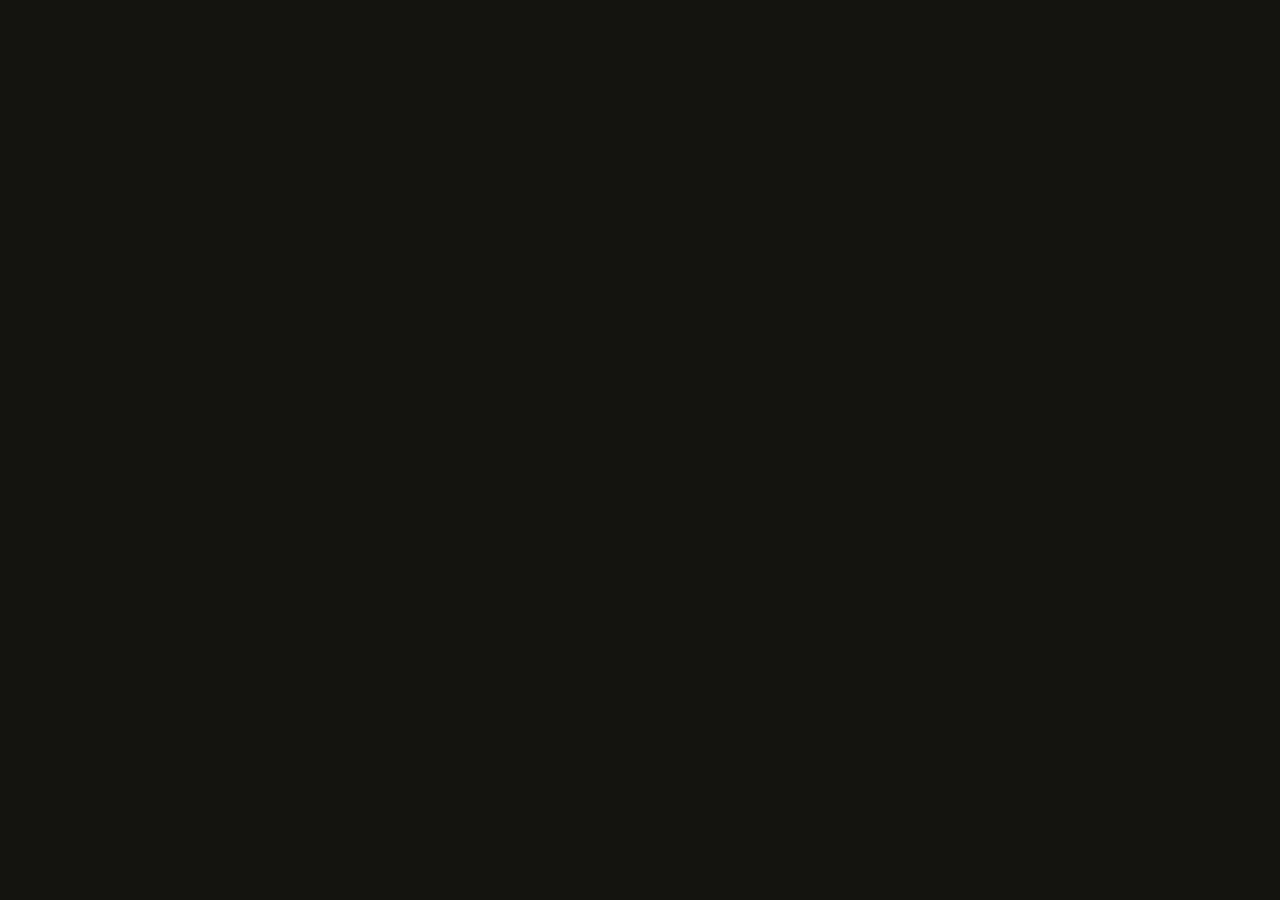
==== commit 0997e40d: "Update index.html" ====
--- a/index.html
+++ b/index.html
@@ -4,50 +4,16 @@
 <meta charset="UTF-8">
 <meta name="viewport" content="width=device-width, initial-scale=1.0">
 <title>K Styles Images — Portrait & Fashion Photography</title>
-<meta name="description" content="K Styles Images — portrait and fashion photography portfolio.">
+<meta name="description" content="Portrait and fashion photography built around light, color, and character.">
+<meta property="og:type" content="website">
+<meta property="og:title" content="K Styles Images — Portrait & Fashion Photography">
+<meta property="og:description" content="Portrait and fashion photography built around light, color, and character.">
+<meta property="og:image" content="https://kstylesimages.com/assets/img/uploads/_mg_7352-11-edit.jpg">
+<meta property="og:url" content="https://kstylesimages.com/">
+<meta name="twitter:card" content="summary_large_image">
+<meta name="twitter:title" content="K Styles Images — Portrait & Fashion Photography">
+<meta name="twitter:description" content="Portrait and fashion photography built around light, color, and character.">
+<meta name="twitter:image" content="https://kstylesimages.com/assets/img/uploads/_mg_7352-11-edit.jpg">
 <link rel="stylesheet" href="assets/style.css">
 <style>:root{--accent:#b08d57;--accent-bright:#ceab75;--bg:#14140f;--text:#ede9e0;}</style>
-<script src="https://identity.netlify.com/v1/netlify-identity-widget.js"></script>
-<script>if(window.netlifyIdentity){window.netlifyIdentity.on("init",function(user){if(!user){window.netlifyIdentity.on("login",function(){document.location.href="/admin/";});}});}</script>
-</head>
-<body>
-
-<nav class="site-nav">
-  <a href="index.html" class="nav-mark">K Styles Images</a>
-  <button class="nav-toggle" aria-label="Menu">&#9776;</button>
-  <div class="nav-links">
-    <div class="work-dropdown">
-      <button type="button" class="dropdown-trigger" aria-expanded="false">Portfolios</button>
-      <div class="work-dropdown-panel"><a href="headshot-session.html">Headshot Session</a><a href="studio-creative-session.html">Studio Creative Session</a><a href="outdoor-lifestyle-session.html">Outdoor Lifestyle Session</a></div>
-    </div>
-    <a href="https://calendly.com/kstylesimages/30min" target="_blank" rel="noopener" class="nav-book">Book a session</a>
-  </div>
-</nav>
-
-<section class="hero">
-  <img src="assets/img/uploads/_mg_7352-11-edit.jpg" alt="K Styles Images featured portrait">
-  <div class="hero-content">
-    <h1>K Styles Images</h1>
-    <p>Portrait and fashion photography built around light, color, and character.</p>
-    <div class="hero-actions">
-      <a href="https://calendly.com/kstylesimages/30min" target="_blank" rel="noopener" class="btn">Book a session</a>
-    </div>
-  </div>
-</section>
-<section id="work" class="wall home">
-<figure><a href="headshot-session.html"><img src="assets/img/uploads/photo-apr-01-2-02-18-pm.jpg" alt="Headshot Session" loading="eager"><figcaption>Headshot Session</figcaption></a></figure><figure><a href="headshot-session.html"><img src="assets/img/uploads/_mg_4300-46-edit.jpg" alt="Headshot Session" loading="eager"><figcaption>Headshot Session</figcaption></a></figure><figure><a href="headshot-session.html"><img src="assets/img/uploads/_mg_0229-108-edit-3.jpg" alt="Headshot Session" loading="eager"><figcaption>Headshot Session</figcaption></a></figure><figure><a href="headshot-session.html"><img src="assets/img/uploads/photo-sep-28-12-09-31-pm.jpg" alt="Headshot Session" loading="eager"><figcaption>Headshot Session</figcaption></a></figure><figure><a href="headshot-session.html"><img src="assets/img/uploads/photo-aug-22-7-18-21-pm.jpg" alt="Headshot Session" loading="eager"><figcaption>Headshot Session</figcaption></a></figure><figure><a href="studio-creative-session.html"><img src="assets/img/studio-creative-session/studio-creative-session-01.jpg" alt="Studio Creative Session" loading="eager"><figcaption>Studio Creative Session</figcaption></a></figure><figure><a href="studio-creative-session.html"><img src="assets/img/studio-creative-session/studio-creative-session-06.jpg" alt="Studio Creative Session" loading="lazy"><figcaption>Studio Creative Session</figcaption></a></figure><figure><a href="studio-creative-session.html"><img src="assets/img/studio-creative-session/studio-creative-session-11.jpg" alt="Studio Creative Session" loading="lazy"><figcaption>Studio Creative Session</figcaption></a></figure><figure><a href="studio-creative-session.html"><img src="assets/img/studio-creative-session/studio-creative-session-16.jpg" alt="Studio Creative Session" loading="lazy"><figcaption>Studio Creative Session</figcaption></a></figure><figure><a href="studio-creative-session.html"><img src="assets/img/studio-creative-session/studio-creative-session-21.jpg" alt="Studio Creative Session" loading="lazy"><figcaption>Studio Creative Session</figcaption></a></figure><figure><a href="outdoor-lifestyle-session.html"><img src="assets/img/outdoor-lifestyle-session/outdoor-lifestyle-session-01.jpg" alt="Outdoor Lifestyle Session" loading="lazy"><figcaption>Outdoor Lifestyle Session</figcaption></a></figure><figure><a href="outdoor-lifestyle-session.html"><img src="assets/img/outdoor-lifestyle-session/outdoor-lifestyle-session-04.jpg" alt="Outdoor Lifestyle Session" loading="lazy"><figcaption>Outdoor Lifestyle Session</figcaption></a></figure><figure><a href="outdoor-lifestyle-session.html"><img src="assets/img/outdoor-lifestyle-session/outdoor-lifestyle-session-07.jpg" alt="Outdoor Lifestyle Session" loading="lazy"><figcaption>Outdoor Lifestyle Session</figcaption></a></figure><figure><a href="outdoor-lifestyle-session.html"><img src="assets/img/outdoor-lifestyle-session/outdoor-lifestyle-session-10.jpg" alt="Outdoor Lifestyle Session" loading="lazy"><figcaption>Outdoor Lifestyle Session</figcaption></a></figure><figure><a href="outdoor-lifestyle-session.html"><img src="assets/img/uploads/photo-aug-22-7-45-05-pm.jpg" alt="Outdoor Lifestyle Session" loading="lazy"><figcaption>Outdoor Lifestyle Session</figcaption></a></figure><figure><a href="outdoor-lifestyle-session.html"><img src="assets/img/uploads/untitled-43.jpg" alt="Outdoor Lifestyle Session" loading="lazy"><figcaption>Outdoor Lifestyle Session</figcaption></a></figure>
-</section>
-<script>window.HOME_POOL=[{"src":"assets/img/uploads/photo-apr-01-2-02-18-pm.jpg","slug":"headshot-session","label":"Headshot Session"},{"src":"assets/img/uploads/_mg_4283-68-edit.jpg","slug":"headshot-session","label":"Headshot Session"},{"src":"assets/img/uploads/_mg_4300-46-edit.jpg","slug":"headshot-session","label":"Headshot Session"},{"src":"assets/img/uploads/_mg_1452-9-edit.jpg","slug":"headshot-session","label":"Headshot Session"},{"src":"assets/img/uploads/_mg_0229-108-edit-3.jpg","slug":"headshot-session","label":"Headshot Session"},{"src":"assets/img/uploads/_mg_1410-9-edit.jpg","slug":"headshot-session","label":"Headshot Session"},{"src":"assets/img/uploads/photo-sep-28-12-09-31-pm.jpg","slug":"headshot-session","label":"Headshot Session"},{"src":"assets/img/uploads/untitled-5-edit-2.jpg","slug":"headshot-session","label":"Headshot Session"},{"src":"assets/img/uploads/photo-aug-22-7-18-21-pm.jpg","slug":"headshot-session","label":"Headshot Session"},{"src":"assets/img/uploads/raheem-2-15-2022-1249-edit.jpg","slug":"headshot-session","label":"Headshot Session"},{"src":"assets/img/studio-creative-session/studio-creative-session-01.jpg","slug":"studio-creative-session","label":"Studio Creative Session"},{"src":"assets/img/studio-creative-session/studio-creative-session-02.jpg","slug":"studio-creative-session","label":"Studio Creative Session"},{"src":"assets/img/studio-creative-session/studio-creative-session-03.jpg","slug":"studio-creative-session","label":"Studio Creative Session"},{"src":"assets/img/studio-creative-session/studio-creative-session-04.jpg","slug":"studio-creative-session","label":"Studio Creative Session"},{"src":"assets/img/studio-creative-session/studio-creative-session-05.jpg","slug":"studio-creative-session","label":"Studio Creative Session"},{"src":"assets/img/studio-creative-session/studio-creative-session-06.jpg","slug":"studio-creative-session","label":"Studio Creative Session"},{"src":"assets/img/studio-creative-session/studio-creative-session-07.jpg","slug":"studio-creative-session","label":"Studio Creative Session"},{"src":"assets/img/studio-creative-session/studio-creative-session-08.jpg","slug":"studio-creative-session","label":"Studio Creative Session"},{"src":"assets/img/studio-creative-session/studio-creative-session-09.jpg","slug":"studio-creative-session","label":"Studio Creative Session"},{"src":"assets/img/studio-creative-session/studio-creative-session-10.jpg","slug":"studio-creative-session","label":"Studio Creative Session"},{"src":"assets/img/studio-creative-session/studio-creative-session-11.jpg","slug":"studio-creative-session","label":"Studio Creative Session"},{"src":"assets/img/studio-creative-session/studio-creative-session-12.jpg","slug":"studio-creative-session","label":"Studio Creative Session"},{"src":"assets/img/studio-creative-session/studio-creative-session-13.jpg","slug":"studio-creative-session","label":"Studio Creative Session"},{"src":"assets/img/studio-creative-session/studio-creative-session-14.jpg","slug":"studio-creative-session","label":"Studio Creative Session"},{"src":"assets/img/studio-creative-session/studio-creative-session-15.jpg","slug":"studio-creative-session","label":"Studio Creative Session"},{"src":"assets/img/studio-creative-session/studio-creative-session-16.jpg","slug":"studio-creative-session","label":"Studio Creative Session"},{"src":"assets/img/studio-creative-session/studio-creative-session-17.jpg","slug":"studio-creative-session","label":"Studio Creative Session"},{"src":"assets/img/studio-creative-session/studio-creative-session-18.jpg","slug":"studio-creative-session","label":"Studio Creative Session"},{"src":"assets/img/studio-creative-session/studio-creative-session-19.jpg","slug":"studio-creative-session","label":"Studio Creative Session"},{"src":"assets/img/studio-creative-session/studio-creative-session-20.jpg","slug":"studio-creative-session","label":"Studio Creative Session"},{"src":"assets/img/studio-creative-session/studio-creative-session-21.jpg","slug":"studio-creative-session","label":"Studio Creative Session"},{"src":"assets/img/studio-creative-session/studio-creative-session-22.jpg","slug":"studio-creative-session","label":"Studio Creative Session"},{"src":"assets/img/studio-creative-session/studio-creative-session-23.jpg","slug":"studio-creative-session","label":"Studio Creative Session"},{"src":"assets/img/studio-creative-session/studio-creative-session-24.jpg","slug":"studio-creative-session","label":"Studio Creative Session"},{"src":"assets/img/studio-creative-session/studio-creative-session-25.jpg","slug":"studio-creative-session","label":"Studio Creative Session"},{"src":"assets/img/outdoor-lifestyle-session/outdoor-lifestyle-session-01.jpg","slug":"outdoor-lifestyle-session","label":"Outdoor Lifestyle Session"},{"src":"assets/img/outdoor-lifestyle-session/outdoor-lifestyle-session-02.jpg","slug":"outdoor-lifestyle-session","label":"Outdoor Lifestyle Session"},{"src":"assets/img/outdoor-lifestyle-session/outdoor-lifestyle-session-03.jpg","slug":"outdoor-lifestyle-session","label":"Outdoor Lifestyle Session"},{"src":"assets/img/outdoor-lifestyle-session/outdoor-lifestyle-session-04.jpg","slug":"outdoor-lifestyle-session","label":"Outdoor Lifestyle Session"},{"src":"assets/img/outdoor-lifestyle-session/outdoor-lifestyle-session-05.jpg","slug":"outdoor-lifestyle-session","label":"Outdoor Lifestyle Session"},{"src":"assets/img/outdoor-lifestyle-session/outdoor-lifestyle-session-06.jpg","slug":"outdoor-lifestyle-session","label":"Outdoor Lifestyle Session"},{"src":"assets/img/outdoor-lifestyle-session/outdoor-lifestyle-session-07.jpg","slug":"outdoor-lifestyle-session","label":"Outdoor Lifestyle Session"},{"src":"assets/img/outdoor-lifestyle-session/outdoor-lifestyle-session-08.jpg","slug":"outdoor-lifestyle-session","label":"Outdoor Lifestyle Session"},{"src":"assets/img/outdoor-lifestyle-session/outdoor-lifestyle-session-09.jpg","slug":"outdoor-lifestyle-session","label":"Outdoor Lifestyle Session"},{"src":"assets/img/outdoor-lifestyle-session/outdoor-lifestyle-session-10.jpg","slug":"outdoor-lifestyle-session","label":"Outdoor Lifestyle Session"},{"src":"assets/img/outdoor-lifestyle-session/outdoor-lifestyle-session-11.jpg","slug":"outdoor-lifestyle-session","label":"Outdoor Lifestyle Session"},{"src":"assets/img/outdoor-lifestyle-session/outdoor-lifestyle-session-12.jpg","slug":"outdoor-lifestyle-session","label":"Outdoor Lifestyle Session"},{"src":"assets/img/uploads/photo-aug-22-7-45-05-pm.jpg","slug":"outdoor-lifestyle-session","label":"Outdoor Lifestyle Session"},{"src":"assets/img/uploads/yyrckbvo.jpeg","slug":"outdoor-lifestyle-session","label":"Outdoor Lifestyle Session"},{"src":"assets/img/uploads/untitled-12.jpg","slug":"outdoor-lifestyle-session","label":"Outdoor Lifestyle Session"},{"src":"assets/img/uploads/untitled-43.jpg","slug":"outdoor-lifestyle-session","label":"Outdoor Lifestyle Session"}];</script>
-
-<footer>
-  <div class="foot-mark">K Styles Images</div>
-  <div class="foot-links">
-    <a href="https://calendly.com/kstylesimages/30min" target="_blank" rel="noopener">Book a session</a>
-    <a href="https://www.instagram.com/kstyles.images" target="_blank" rel="noopener">Instagram</a>
-    <a href="https://linktr.ee/kstyles.images" target="_blank" rel="noopener">Linktree</a>
-  </div>
-  <div>&copy; 2026 K Styles Images</div>
-</footer>
-<script src="assets/site.js"></script>
-</body>
-</html>
+<script src="https://identity.netlify.com/v1/netlify-identity-widget.js"><
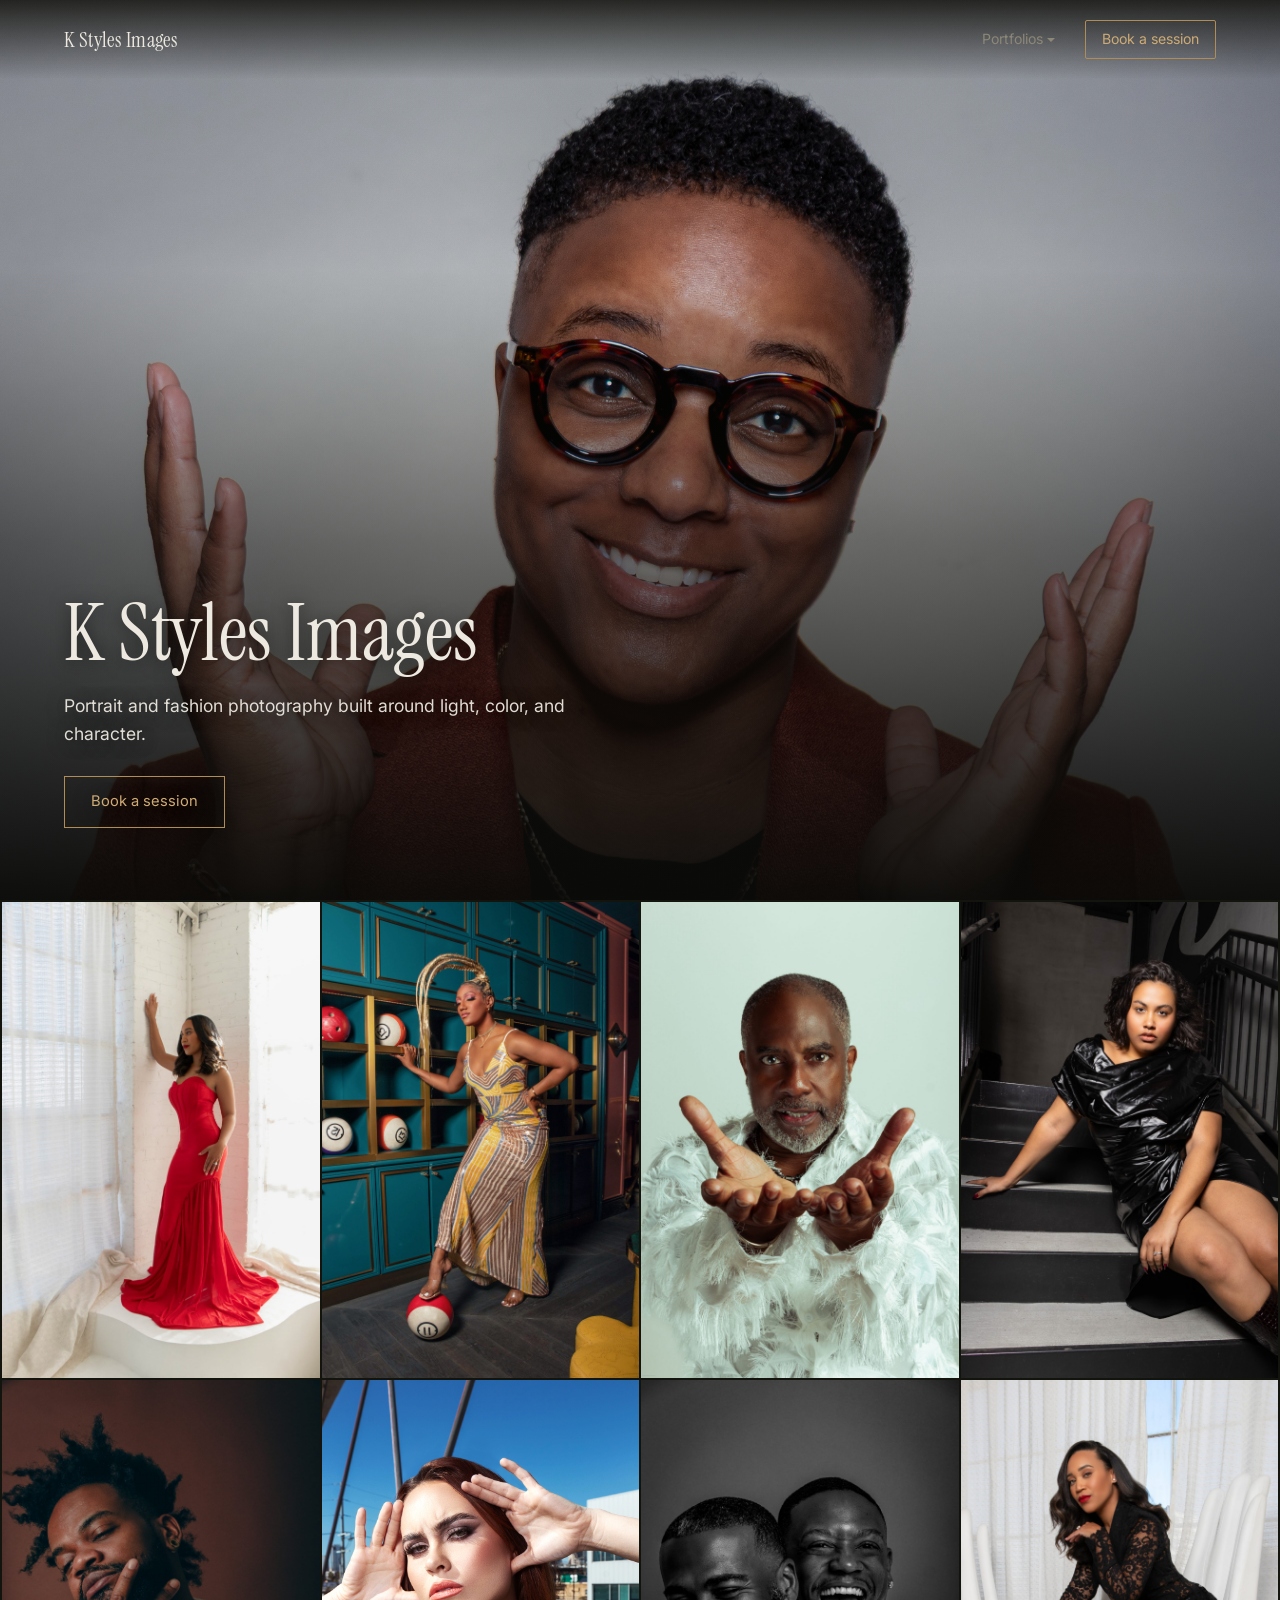
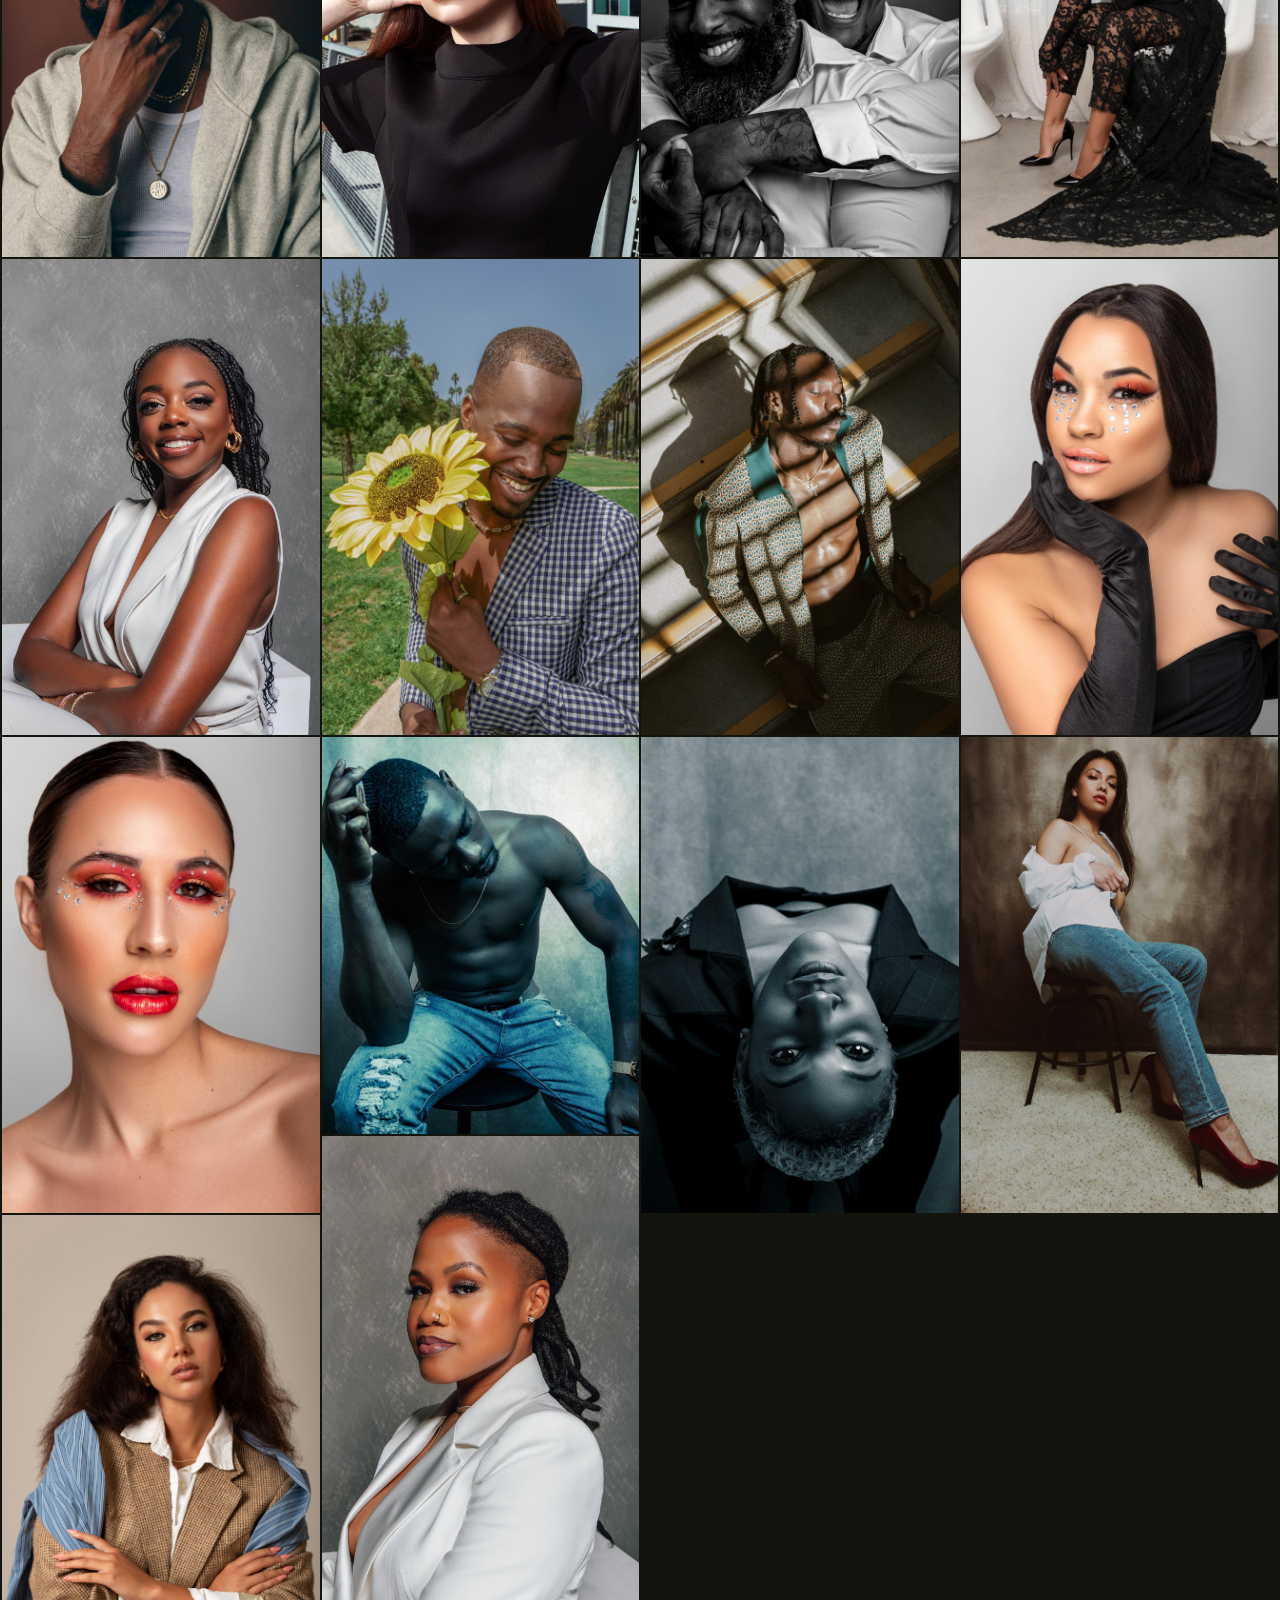
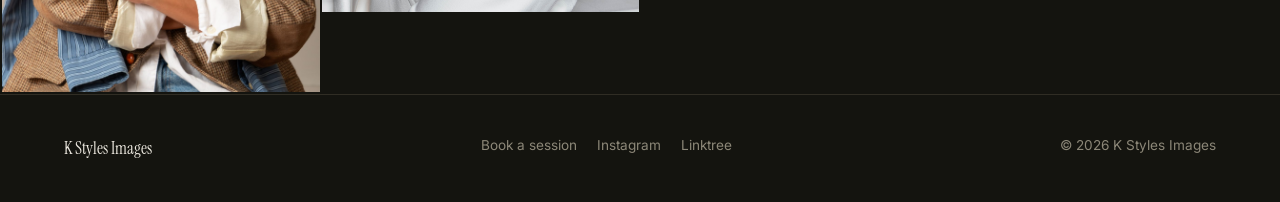
==== commit e9460ab9: "Update index.html" ====
--- a/index.html
+++ b/index.html
@@ -16,4 +16,47 @@
 <meta name="twitter:image" content="https://kstylesimages.com/assets/img/uploads/_mg_7352-11-edit.jpg">
 <link rel="stylesheet" href="assets/style.css">
 <style>:root{--accent:#b08d57;--accent-bright:#ceab75;--bg:#14140f;--text:#ede9e0;}</style>
-<script src="https://identity.netlify.com/v1/netlify-identity-widget.js"><
+<script src="https://identity.netlify.com/v1/netlify-identity-widget.js"></script>
+<script>if(window.netlifyIdentity){window.netlifyIdentity.on("init",function(user){if(!user){window.netlifyIdentity.on("login",function(){document.location.href="/admin/";});}});}</script>
+</head>
+<body>
+
+<nav class="site-nav">
+  <a href="index.html" class="nav-mark">K Styles Images</a>
+  <button class="nav-toggle" aria-label="Menu">&#9776;</button>
+  <div class="nav-links">
+    <div class="work-dropdown">
+      <button type="button" class="dropdown-trigger" aria-expanded="false">Portfolios</button>
+      <div class="work-dropdown-panel"><a href="headshot-session.html">Headshot Session</a><a href="studio-creative-session.html">Studio Creative Session</a><a href="outdoor-lifestyle-session.html">Outdoor Lifestyle Session</a><a href="event-session.html">Event Photography</a></div>
+    </div>
+    <a href="https://calendly.com/kstylesimages/30min" target="_blank" rel="noopener" class="nav-book">Book a session</a>
+  </div>
+</nav>
+
+<section class="hero">
+  <img src="assets/img/uploads/_mg_7352-11-edit.jpg" alt="K Styles Images featured portrait">
+  <div class="hero-content">
+    <h1>K Styles Images</h1>
+    <p>Portrait and fashion photography built around light, color, and character.</p>
+    <div class="hero-actions">
+      <a href="https://calendly.com/kstylesimages/30min" target="_blank" rel="noopener" class="btn">Book a session</a>
+    </div>
+  </div>
+</section>
+<section id="work" class="wall home">
+<figure><a href="headshot-session.html"><img src="assets/img/uploads/photo-apr-01-2-02-18-pm.jpg" alt="Headshot Session" loading="eager"><figcaption>Headshot Session</figcaption></a></figure><figure><a href="headshot-session.html"><img src="assets/img/uploads/_mg_4300-46-edit.jpg" alt="Headshot Session" loading="eager"><figcaption>Headshot Session</figcaption></a></figure><figure><a href="headshot-session.html"><img src="assets/img/uploads/_mg_0229-108-edit-3.jpg" alt="Headshot Session" loading="eager"><figcaption>Headshot Session</figcaption></a></figure><figure><a href="headshot-session.html"><img src="assets/img/uploads/photo-sep-28-12-09-31-pm.jpg" alt="Headshot Session" loading="eager"><figcaption>Headshot Session</figcaption></a></figure><figure><a href="headshot-session.html"><img src="assets/img/uploads/photo-aug-22-7-18-21-pm.jpg" alt="Headshot Session" loading="eager"><figcaption>Headshot Session</figcaption></a></figure><figure><a href="studio-creative-session.html"><img src="assets/img/studio-creative-session/studio-creative-session-01.jpg" alt="Studio Creative Session" loading="eager"><figcaption>Studio Creative Session</figcaption></a></figure><figure><a href="studio-creative-session.html"><img src="assets/img/studio-creative-session/studio-creative-session-06.jpg" alt="Studio Creative Session" loading="lazy"><figcaption>Studio Creative Session</figcaption></a></figure><figure><a href="studio-creative-session.html"><img src="assets/img/studio-creative-session/studio-creative-session-11.jpg" alt="Studio Creative Session" loading="lazy"><figcaption>Studio Creative Session</figcaption></a></figure><figure><a href="studio-creative-session.html"><img src="assets/img/studio-creative-session/studio-creative-session-16.jpg" alt="Studio Creative Session" loading="lazy"><figcaption>Studio Creative Session</figcaption></a></figure><figure><a href="studio-creative-session.html"><img src="assets/img/studio-creative-session/studio-creative-session-21.jpg" alt="Studio Creative Session" loading="lazy"><figcaption>Studio Creative Session</figcaption></a></figure><figure><a href="outdoor-lifestyle-session.html"><img src="assets/img/outdoor-lifestyle-session/outdoor-lifestyle-session-01.jpg" alt="Outdoor Lifestyle Session" loading="lazy"><figcaption>Outdoor Lifestyle Session</figcaption></a></figure><figure><a href="outdoor-lifestyle-session.html"><img src="assets/img/outdoor-lifestyle-session/outdoor-lifestyle-session-04.jpg" alt="Outdoor Lifestyle Session" loading="lazy"><figcaption>Outdoor Lifestyle Session</figcaption></a></figure><figure><a href="outdoor-lifestyle-session.html"><img src="assets/img/outdoor-lifestyle-session/outdoor-lifestyle-session-07.jpg" alt="Outdoor Lifestyle Session" loading="lazy"><figcaption>Outdoor Lifestyle Session</figcaption></a></figure><figure><a href="outdoor-lifestyle-session.html"><img src="assets/img/outdoor-lifestyle-session/outdoor-lifestyle-session-10.jpg" alt="Outdoor Lifestyle Session" loading="lazy"><figcaption>Outdoor Lifestyle Session</figcaption></a></figure><figure><a href="outdoor-lifestyle-session.html"><img src="assets/img/uploads/photo-aug-22-7-45-05-pm.jpg" alt="Outdoor Lifestyle Session" loading="lazy"><figcaption>Outdoor Lifestyle Session</figcaption></a></figure><figure><a href="outdoor-lifestyle-session.html"><img src="assets/img/uploads/untitled-43.jpg" alt="Outdoor Lifestyle Session" loading="lazy"><figcaption>Outdoor Lifestyle Session</figcaption></a></figure><figure><a href="event-session.html"><img src="assets/img/event-session/event-session-01.jpg" alt="Event Photography" loading="lazy"><figcaption>Event Photography</figcaption></a></figure><figure><a href="event-session.html"><img src="assets/img/event-session/event-session-02.jpg" alt="Event Photography" loading="lazy"><figcaption>Event Photography</figcaption></a></figure><figure><a href="event-session.html"><img src="assets/img/event-session/event-session-03.jpg" alt="Event Photography" loading="lazy"><figcaption>Event Photography</figcaption></a></figure><figure><a href="event-session.html"><img src="assets/img/event-session/event-session-04.jpg" alt="Event Photography" loading="lazy"><figcaption>Event Photography</figcaption></a></figure><figure><a href="event-session.html"><img src="assets/img/event-session/event-session-05.jpg" alt="Event Photography" loading="lazy"><figcaption>Event Photography</figcaption></a></figure><figure><a href="event-session.html"><img src="assets/img/event-session/event-session-06.jpg" alt="Event Photography" loading="lazy"><figcaption>Event Photography</figcaption></a></figure>
+</section>
+<script>window.HOME_POOL=[{"src":"assets/img/uploads/photo-apr-01-2-02-18-pm.jpg","slug":"headshot-session","label":"Headshot Session"},{"src":"assets/img/uploads/_mg_4283-68-edit.jpg","slug":"headshot-session","label":"Headshot Session"},{"src":"assets/img/uploads/_mg_4300-46-edit.jpg","slug":"headshot-session","label":"Headshot Session"},{"src":"assets/img/uploads/_mg_1452-9-edit.jpg","slug":"headshot-session","label":"Headshot Session"},{"src":"assets/img/uploads/_mg_0229-108-edit-3.jpg","slug":"headshot-session","label":"Headshot Session"},{"src":"assets/img/uploads/_mg_1410-9-edit.jpg","slug":"headshot-session","label":"Headshot Session"},{"src":"assets/img/uploads/photo-sep-28-12-09-31-pm.jpg","slug":"headshot-session","label":"Headshot Session"},{"src":"assets/img/uploads/untitled-5-edit-2.jpg","slug":"headshot-session","label":"Headshot Session"},{"src":"assets/img/uploads/photo-aug-22-7-18-21-pm.jpg","slug":"headshot-session","label":"Headshot Session"},{"src":"assets/img/uploads/raheem-2-15-2022-1249-edit.jpg","slug":"headshot-session","label":"Headshot Session"},{"src":"assets/img/studio-creative-session/studio-creative-session-01.jpg","slug":"studio-creative-session","label":"Studio Creative Session"},{"src":"assets/img/studio-creative-session/studio-creative-session-02.jpg","slug":"studio-creative-session","label":"Studio Creative Session"},{"src":"assets/img/studio-creative-session/studio-creative-session-03.jpg","slug":"studio-creative-session","label":"Studio Creative Session"},{"src":"assets/img/studio-creative-session/studio-creative-session-04.jpg","slug":"studio-creative-session","label":"Studio Creative Session"},{"src":"assets/img/studio-creative-session/studio-creative-session-05.jpg","slug":"studio-creative-session","label":"Studio Creative Session"},{"src":"assets/img/studio-creative-session/studio-creative-session-06.jpg","slug":"studio-creative-session","label":"Studio Creative Session"},{"src":"assets/img/studio-creative-session/studio-creative-session-07.jpg","slug":"studio-creative-session","label":"Studio Creative Session"},{"src":"assets/img/studio-creative-session/studio-creative-session-08.jpg","slug":"studio-creative-session","label":"Studio Creative Session"},{"src":"assets/img/studio-creative-session/studio-creative-session-09.jpg","slug":"studio-creative-session","label":"Studio Creative Session"},{"src":"assets/img/studio-creative-session/studio-creative-session-10.jpg","slug":"studio-creative-session","label":"Studio Creative Session"},{"src":"assets/img/studio-creative-session/studio-creative-session-11.jpg","slug":"studio-creative-session","label":"Studio Creative Session"},{"src":"assets/img/studio-creative-session/studio-creative-session-12.jpg","slug":"studio-creative-session","label":"Studio Creative Session"},{"src":"assets/img/studio-creative-session/studio-creative-session-13.jpg","slug":"studio-creative-session","label":"Studio Creative Session"},{"src":"assets/img/studio-creative-session/studio-creative-session-14.jpg","slug":"studio-creative-session","label":"Studio Creative Session"},{"src":"assets/img/studio-creative-session/studio-creative-session-15.jpg","slug":"studio-creative-session","label":"Studio Creative Session"},{"src":"assets/img/studio-creative-session/studio-creative-session-16.jpg","slug":"studio-creative-session","label":"Studio Creative Session"},{"src":"assets/img/studio-creative-session/studio-creative-session-17.jpg","slug":"studio-creative-session","label":"Studio Creative Session"},{"src":"assets/img/studio-creative-session/studio-creative-session-18.jpg","slug":"studio-creative-session","label":"Studio Creative Session"},{"src":"assets/img/studio-creative-session/studio-creative-session-19.jpg","slug":"studio-creative-session","label":"Studio Creative Session"},{"src":"assets/img/studio-creative-session/studio-creative-session-20.jpg","slug":"studio-creative-session","label":"Studio Creative Session"},{"src":"assets/img/studio-creative-session/studio-creative-session-21.jpg","slug":"studio-creative-session","label":"Studio Creative Session"},{"src":"assets/img/studio-creative-session/studio-creative-session-22.jpg","slug":"studio-creative-session","label":"Studio Creative Session"},{"src":"assets/img/studio-creative-session/studio-creative-session-23.jpg","slug":"studio-creative-session","label":"Studio Creative Session"},{"src":"assets/img/studio-creative-session/studio-creative-session-24.jpg","slug":"studio-creative-session","label":"Studio Creative Session"},{"src":"assets/img/studio-creative-session/studio-creative-session-25.jpg","slug":"studio-creative-session","label":"Studio Creative Session"},{"src":"assets/img/outdoor-lifestyle-session/outdoor-lifestyle-session-01.jpg","slug":"outdoor-lifestyle-session","label":"Outdoor Lifestyle Session"},{"src":"assets/img/outdoor-lifestyle-session/outdoor-lifestyle-session-02.jpg","slug":"outdoor-lifestyle-session","label":"Outdoor Lifestyle Session"},{"src":"assets/img/outdoor-lifestyle-session/outdoor-lifestyle-session-03.jpg","slug":"outdoor-lifestyle-session","label":"Outdoor Lifestyle Session"},{"src":"assets/img/outdoor-lifestyle-session/outdoor-lifestyle-session-04.jpg","slug":"outdoor-lifestyle-session","label":"Outdoor Lifestyle Session"},{"src":"assets/img/outdoor-lifestyle-session/outdoor-lifestyle-session-05.jpg","slug":"outdoor-lifestyle-session","label":"Outdoor Lifestyle Session"},{"src":"assets/img/outdoor-lifestyle-session/outdoor-lifestyle-session-06.jpg","slug":"outdoor-lifestyle-session","label":"Outdoor Lifestyle Session"},{"src":"assets/img/outdoor-lifestyle-session/outdoor-lifestyle-session-07.jpg","slug":"outdoor-lifestyle-session","label":"Outdoor Lifestyle Session"},{"src":"assets/img/outdoor-lifestyle-session/outdoor-lifestyle-session-08.jpg","slug":"outdoor-lifestyle-session","label":"Outdoor Lifestyle Session"},{"src":"assets/img/outdoor-lifestyle-session/outdoor-lifestyle-session-09.jpg","slug":"outdoor-lifestyle-session","label":"Outdoor Lifestyle Session"},{"src":"assets/img/outdoor-lifestyle-session/outdoor-lifestyle-session-10.jpg","slug":"outdoor-lifestyle-session","label":"Outdoor Lifestyle Session"},{"src":"assets/img/outdoor-lifestyle-session/outdoor-lifestyle-session-11.jpg","slug":"outdoor-lifestyle-session","label":"Outdoor Lifestyle Session"},{"src":"assets/img/outdoor-lifestyle-session/outdoor-lifestyle-session-12.jpg","slug":"outdoor-lifestyle-session","label":"Outdoor Lifestyle Session"},{"src":"assets/img/uploads/photo-aug-22-7-45-05-pm.jpg","slug":"outdoor-lifestyle-session","label":"Outdoor Lifestyle Session"},{"src":"assets/img/uploads/yyrckbvo.jpeg","slug":"outdoor-lifestyle-session","label":"Outdoor Lifestyle Session"},{"src":"assets/img/uploads/untitled-12.jpg","slug":"outdoor-lifestyle-session","label":"Outdoor Lifestyle Session"},{"src":"assets/img/uploads/untitled-43.jpg","slug":"outdoor-lifestyle-session","label":"Outdoor Lifestyle Session"},{"src":"assets/img/event-session/event-session-01.jpg","slug":"event-session","label":"Event Photography"},{"src":"assets/img/event-session/event-session-02.jpg","slug":"event-session","label":"Event Photography"},{"src":"assets/img/event-session/event-session-03.jpg","slug":"event-session","label":"Event Photography"},{"src":"assets/img/event-session/event-session-04.jpg","slug":"event-session","label":"Event Photography"},{"src":"assets/img/event-session/event-session-05.jpg","slug":"event-session","label":"Event Photography"},{"src":"assets/img/event-session/event-session-06.jpg","slug":"event-session","label":"Event Photography"}];</script>
+
+<footer>
+  <div class="foot-mark">K Styles Images</div>
+  <div class="foot-links">
+    <a href="https://calendly.com/kstylesimages/30min" target="_blank" rel="noopener">Book a session</a>
+    <a href="https://www.instagram.com/kstyles.images" target="_blank" rel="noopener">Instagram</a>
+    <a href="https://linktr.ee/kstyles.images" target="_blank" rel="noopener">Linktree</a>
+  </div>
+  <div>&copy; 2026 K Styles Images</div>
+</footer>
+<script src="assets/site.js"></script>
+</body>
+</html>
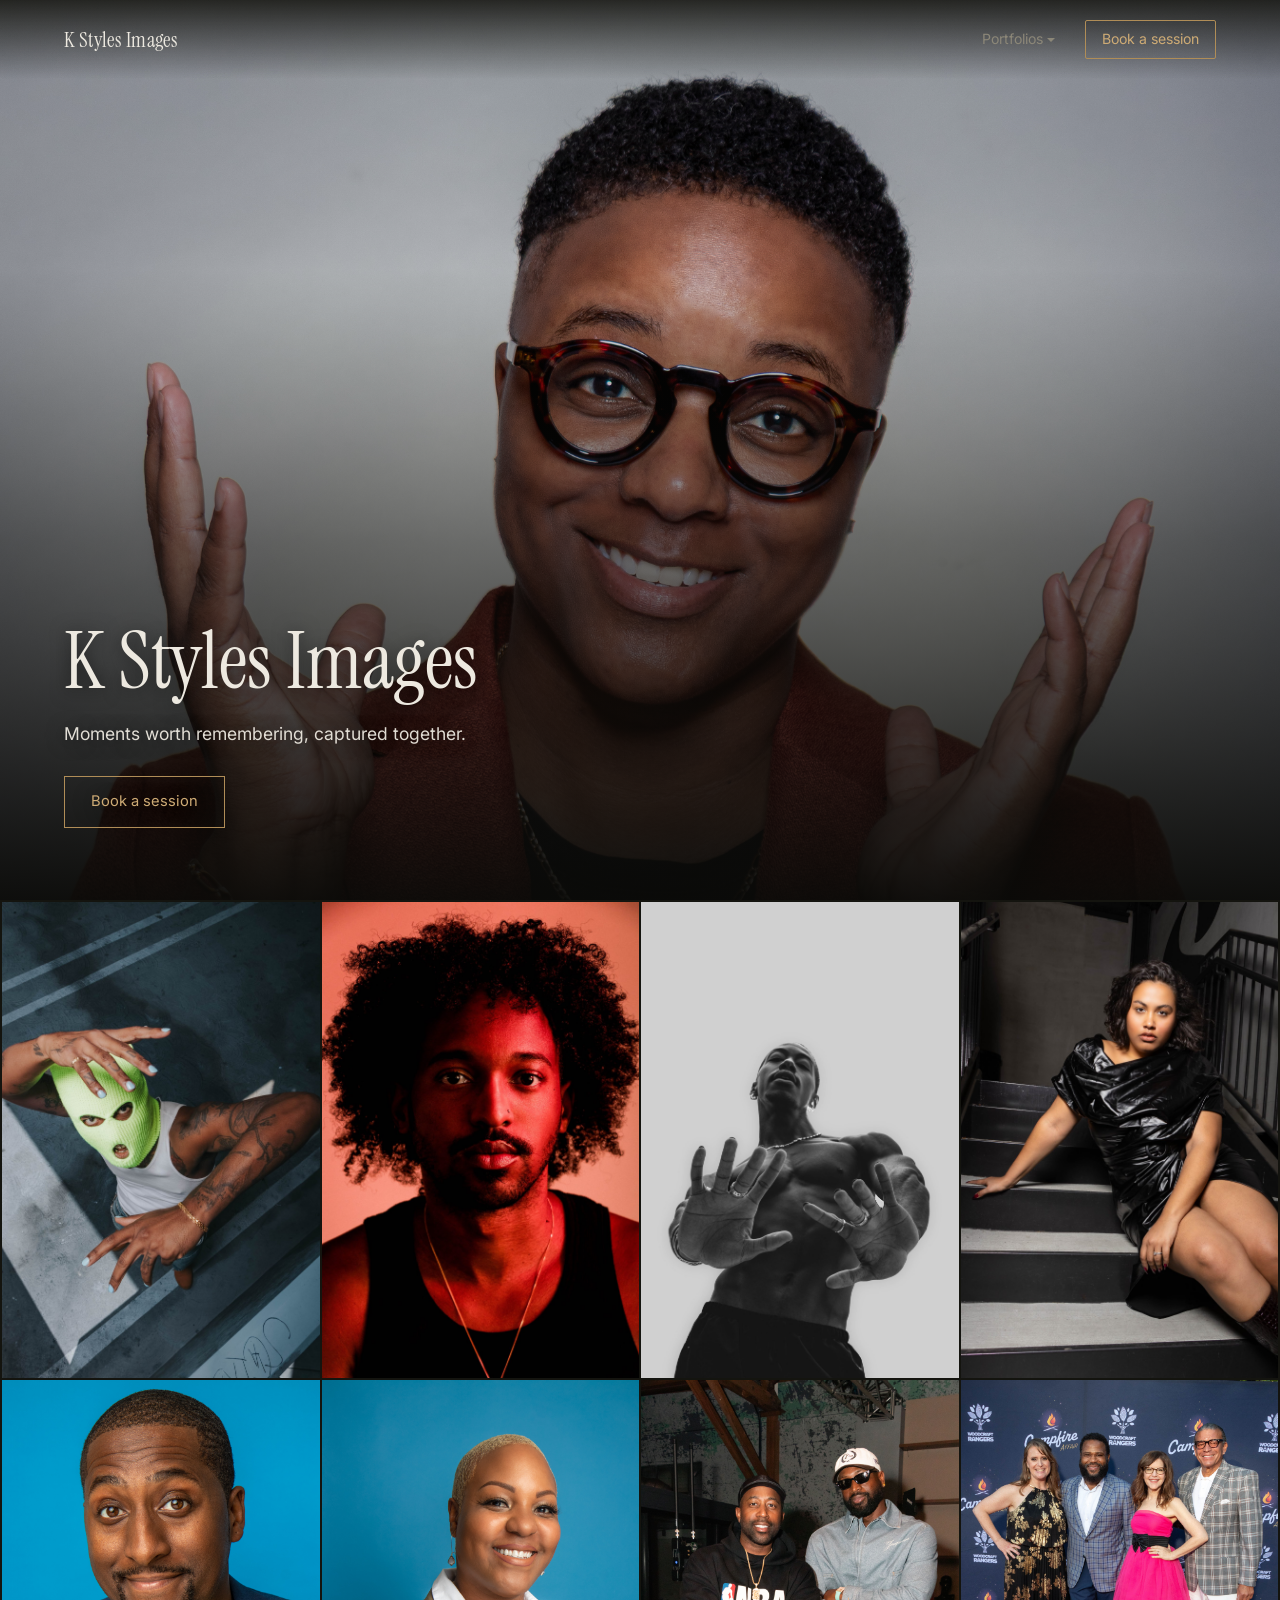
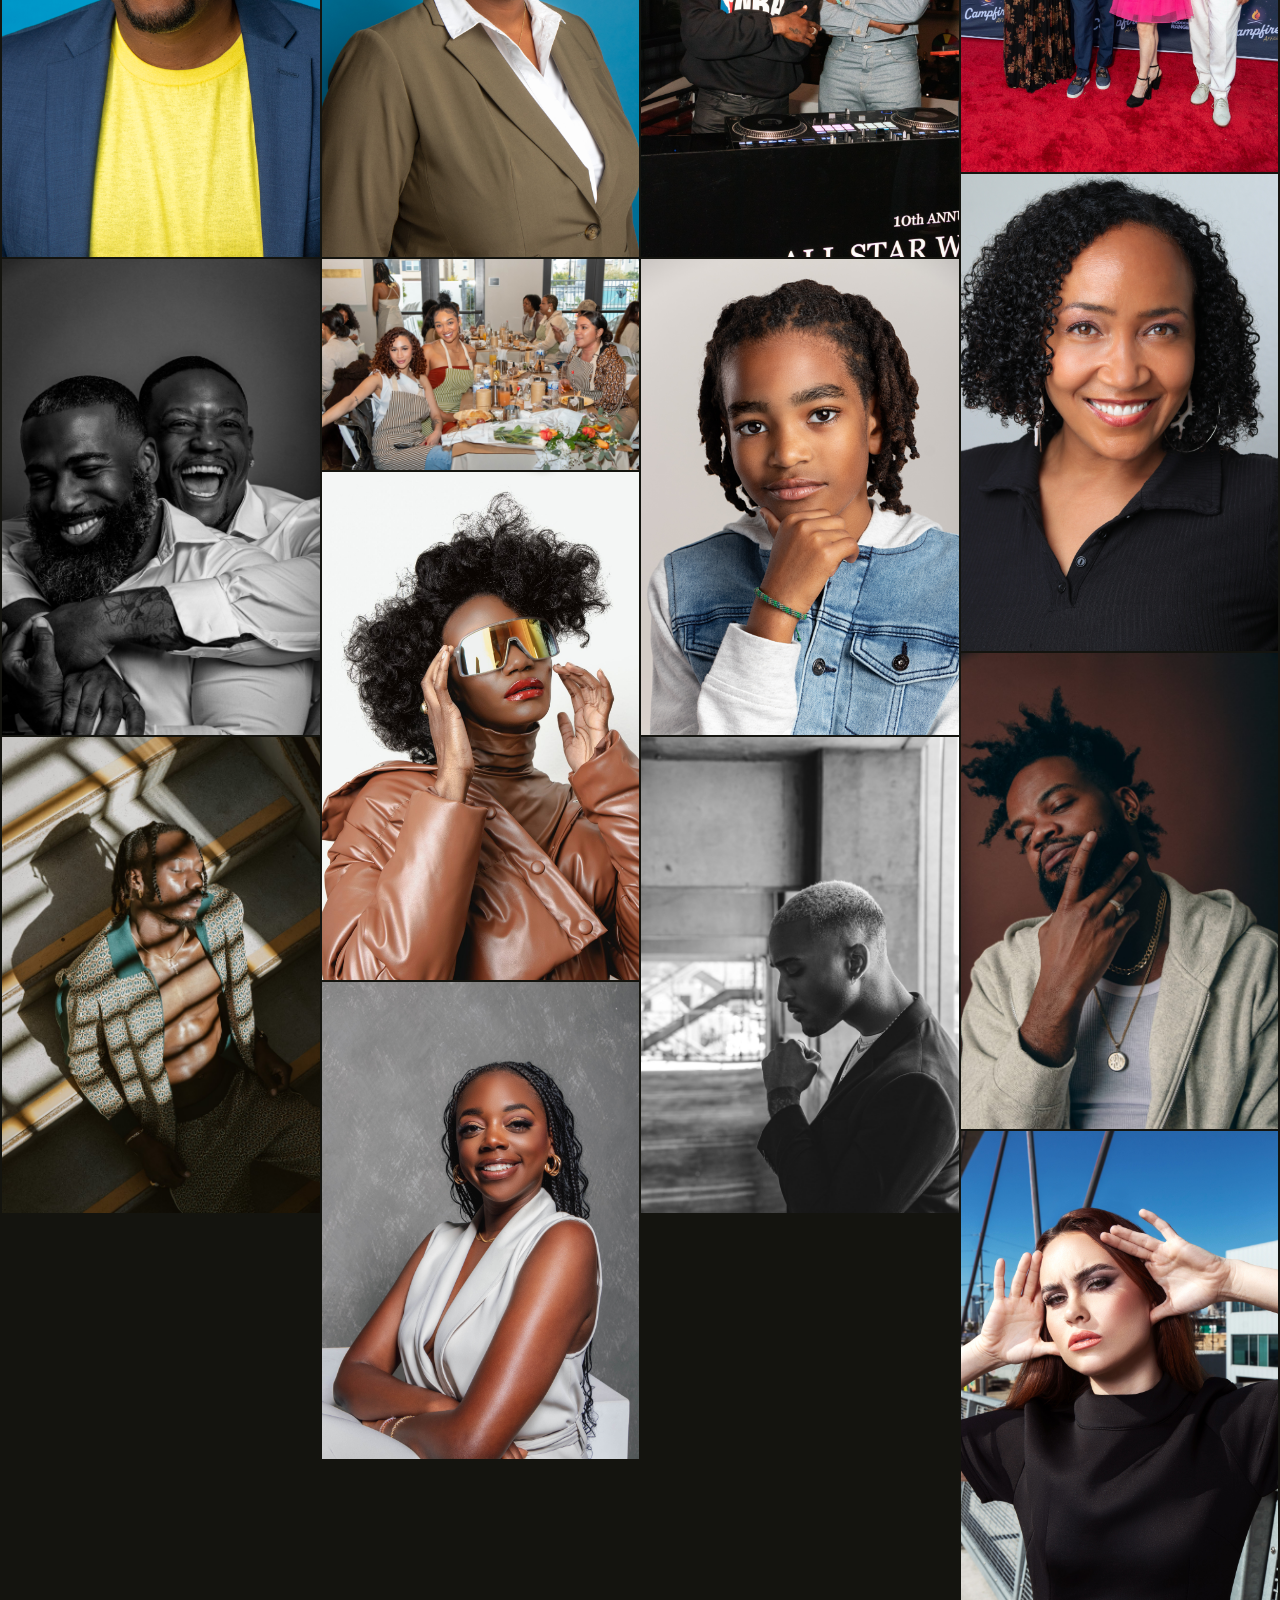
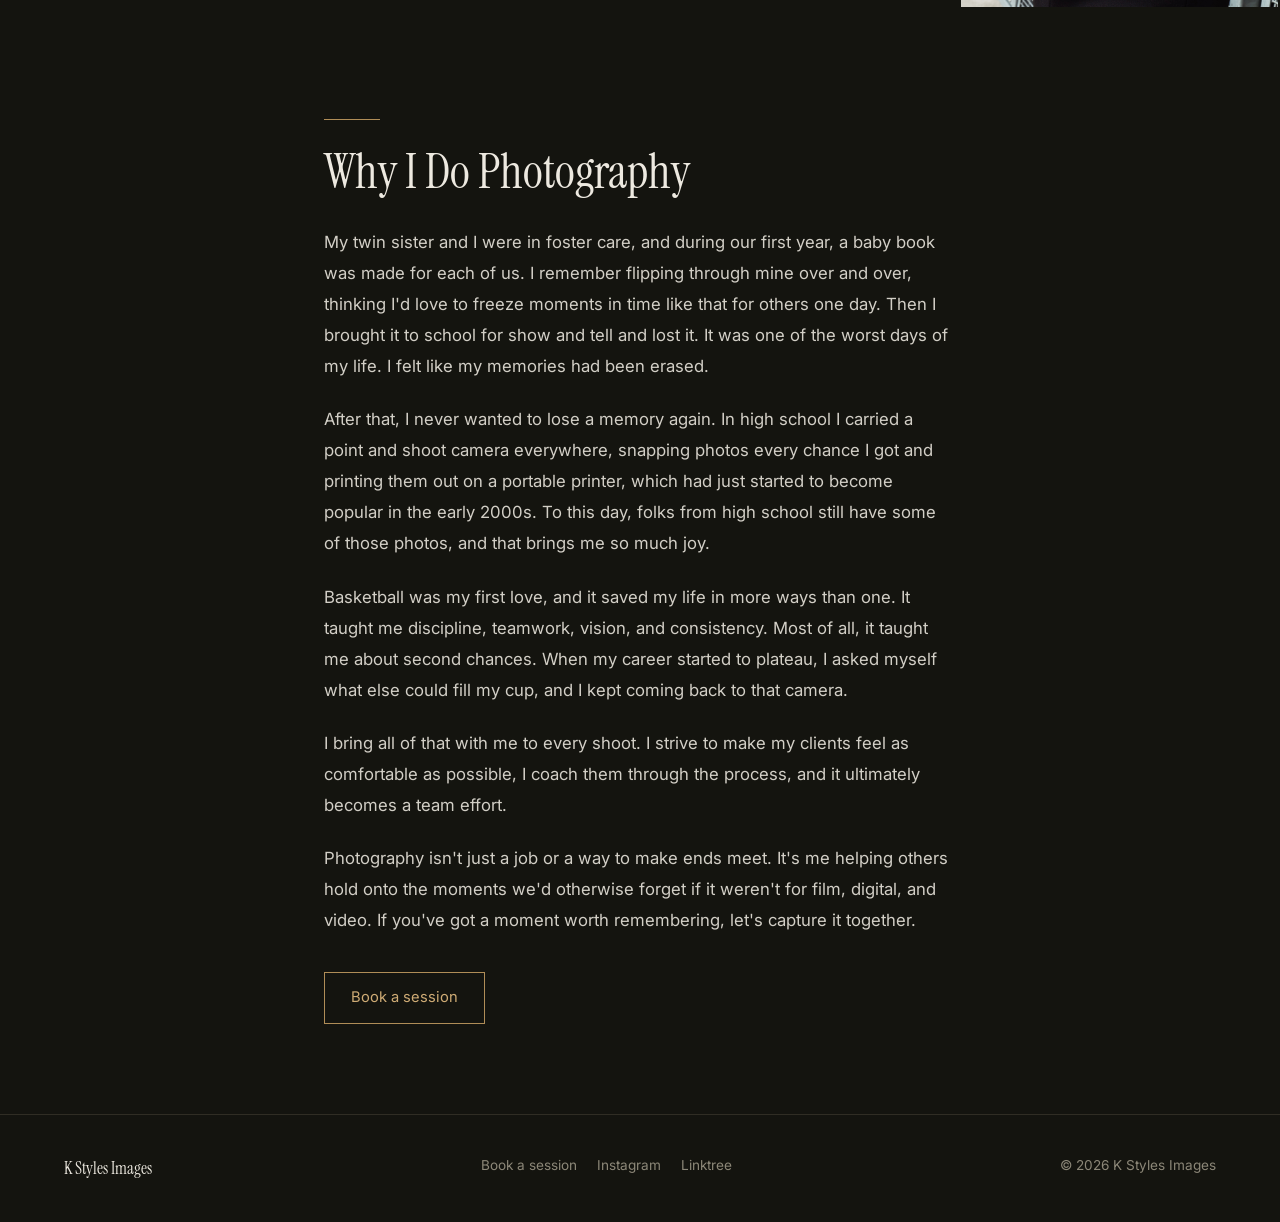
==== commit f440d94c: "Add about section to homepage" ====
--- a/index.html
+++ b/index.html
@@ -4,16 +4,16 @@
 <meta charset="UTF-8">
 <meta name="viewport" content="width=device-width, initial-scale=1.0">
 <title>K Styles Images — Portrait & Fashion Photography</title>
-<meta name="description" content="Portrait and fashion photography built around light, color, and character.">
+<meta name="description" content="Portrait, fashion, and event photography built around light, color, and character.">
 <meta property="og:type" content="website">
 <meta property="og:title" content="K Styles Images — Portrait & Fashion Photography">
-<meta property="og:description" content="Portrait and fashion photography built around light, color, and character.">
-<meta property="og:image" content="https://kstylesimages.com/assets/img/uploads/_mg_7352-11-edit.jpg">
+<meta property="og:description" content="Portrait, fashion, and event photography built around light, color, and character.">
+<meta property="og:image" content="https://kstylesimages.com/assets/img/og-share.jpg">
 <meta property="og:url" content="https://kstylesimages.com/">
 <meta name="twitter:card" content="summary_large_image">
 <meta name="twitter:title" content="K Styles Images — Portrait & Fashion Photography">
-<meta name="twitter:description" content="Portrait and fashion photography built around light, color, and character.">
-<meta name="twitter:image" content="https://kstylesimages.com/assets/img/uploads/_mg_7352-11-edit.jpg">
+<meta name="twitter:description" content="Portrait, fashion, and event photography built around light, color, and character.">
+<meta name="twitter:image" content="https://kstylesimages.com/assets/img/og-share.jpg">
 <link rel="stylesheet" href="assets/style.css">
 <style>:root{--accent:#b08d57;--accent-bright:#ceab75;--bg:#14140f;--text:#ede9e0;}</style>
 <script src="https://identity.netlify.com/v1/netlify-identity-widget.js"></script>
@@ -37,7 +37,7 @@
   <img src="assets/img/uploads/_mg_7352-11-edit.jpg" alt="K Styles Images featured portrait">
   <div class="hero-content">
     <h1>K Styles Images</h1>
-    <p>Portrait and fashion photography built around light, color, and character.</p>
+    <p>Moments worth remembering, captured together.</p>
     <div class="hero-actions">
       <a href="https://calendly.com/kstylesimages/30min" target="_blank" rel="noopener" class="btn">Book a session</a>
     </div>
@@ -45,6 +45,19 @@
 </section>
 <section id="work" class="wall home">
 <figure><a href="headshot-session.html"><img src="assets/img/uploads/photo-apr-01-2-02-18-pm.jpg" alt="Headshot Session" loading="eager"><figcaption>Headshot Session</figcaption></a></figure><figure><a href="headshot-session.html"><img src="assets/img/uploads/_mg_4300-46-edit.jpg" alt="Headshot Session" loading="eager"><figcaption>Headshot Session</figcaption></a></figure><figure><a href="headshot-session.html"><img src="assets/img/uploads/_mg_0229-108-edit-3.jpg" alt="Headshot Session" loading="eager"><figcaption>Headshot Session</figcaption></a></figure><figure><a href="headshot-session.html"><img src="assets/img/uploads/photo-sep-28-12-09-31-pm.jpg" alt="Headshot Session" loading="eager"><figcaption>Headshot Session</figcaption></a></figure><figure><a href="headshot-session.html"><img src="assets/img/uploads/photo-aug-22-7-18-21-pm.jpg" alt="Headshot Session" loading="eager"><figcaption>Headshot Session</figcaption></a></figure><figure><a href="studio-creative-session.html"><img src="assets/img/studio-creative-session/studio-creative-session-01.jpg" alt="Studio Creative Session" loading="eager"><figcaption>Studio Creative Session</figcaption></a></figure><figure><a href="studio-creative-session.html"><img src="assets/img/studio-creative-session/studio-creative-session-06.jpg" alt="Studio Creative Session" loading="lazy"><figcaption>Studio Creative Session</figcaption></a></figure><figure><a href="studio-creative-session.html"><img src="assets/img/studio-creative-session/studio-creative-session-11.jpg" alt="Studio Creative Session" loading="lazy"><figcaption>Studio Creative Session</figcaption></a></figure><figure><a href="studio-creative-session.html"><img src="assets/img/studio-creative-session/studio-creative-session-16.jpg" alt="Studio Creative Session" loading="lazy"><figcaption>Studio Creative Session</figcaption></a></figure><figure><a href="studio-creative-session.html"><img src="assets/img/studio-creative-session/studio-creative-session-21.jpg" alt="Studio Creative Session" loading="lazy"><figcaption>Studio Creative Session</figcaption></a></figure><figure><a href="outdoor-lifestyle-session.html"><img src="assets/img/outdoor-lifestyle-session/outdoor-lifestyle-session-01.jpg" alt="Outdoor Lifestyle Session" loading="lazy"><figcaption>Outdoor Lifestyle Session</figcaption></a></figure><figure><a href="outdoor-lifestyle-session.html"><img src="assets/img/outdoor-lifestyle-session/outdoor-lifestyle-session-04.jpg" alt="Outdoor Lifestyle Session" loading="lazy"><figcaption>Outdoor Lifestyle Session</figcaption></a></figure><figure><a href="outdoor-lifestyle-session.html"><img src="assets/img/outdoor-lifestyle-session/outdoor-lifestyle-session-07.jpg" alt="Outdoor Lifestyle Session" loading="lazy"><figcaption>Outdoor Lifestyle Session</figcaption></a></figure><figure><a href="outdoor-lifestyle-session.html"><img src="assets/img/outdoor-lifestyle-session/outdoor-lifestyle-session-10.jpg" alt="Outdoor Lifestyle Session" loading="lazy"><figcaption>Outdoor Lifestyle Session</figcaption></a></figure><figure><a href="outdoor-lifestyle-session.html"><img src="assets/img/uploads/photo-aug-22-7-45-05-pm.jpg" alt="Outdoor Lifestyle Session" loading="lazy"><figcaption>Outdoor Lifestyle Session</figcaption></a></figure><figure><a href="outdoor-lifestyle-session.html"><img src="assets/img/uploads/untitled-43.jpg" alt="Outdoor Lifestyle Session" loading="lazy"><figcaption>Outdoor Lifestyle Session</figcaption></a></figure><figure><a href="event-session.html"><img src="assets/img/event-session/event-session-01.jpg" alt="Event Photography" loading="lazy"><figcaption>Event Photography</figcaption></a></figure><figure><a href="event-session.html"><img src="assets/img/event-session/event-session-02.jpg" alt="Event Photography" loading="lazy"><figcaption>Event Photography</figcaption></a></figure><figure><a href="event-session.html"><img src="assets/img/event-session/event-session-03.jpg" alt="Event Photography" loading="lazy"><figcaption>Event Photography</figcaption></a></figure><figure><a href="event-session.html"><img src="assets/img/event-session/event-session-04.jpg" alt="Event Photography" loading="lazy"><figcaption>Event Photography</figcaption></a></figure><figure><a href="event-session.html"><img src="assets/img/event-session/event-session-05.jpg" alt="Event Photography" loading="lazy"><figcaption>Event Photography</figcaption></a></figure><figure><a href="event-session.html"><img src="assets/img/event-session/event-session-06.jpg" alt="Event Photography" loading="lazy"><figcaption>Event Photography</figcaption></a></figure>
+</section>
+
+<style>
+.about{max-width:760px;margin:0 auto;padding:110px 5vw 90px;}
+.about h2{font-family:var(--serif);font-weight:400;font-size:clamp(2rem,4.5vw,3rem);line-height:1.1;margin-bottom:28px;}
+.about h2::before{content:"";display:block;width:56px;height:1px;background:var(--accent);margin-bottom:26px;}
+.about p{color:var(--text);opacity:0.88;font-size:1.05rem;line-height:1.85;margin-bottom:22px;}
+.about .btn{margin-top:14px;}
+</style>
+<section id="about" class="about">
+  <h2>Why I Do Photography</h2>
+  <p>My twin sister and I were in foster care, and during our first year, a baby book was made for each of us. I remember flipping through mine over and over, thinking I'd love to freeze moments in time like that for others one day. Then I brought it to school for show and tell and lost it. It was one of the worst days of my life. I felt like my memories had been erased.</p><p>After that, I never wanted to lose a memory again. In high school I carried a point and shoot camera everywhere, snapping photos every chance I got and printing them out on a portable printer, which had just started to become popular in the early 2000s. To this day, folks from high school still have some of those photos, and that brings me so much joy.</p><p>Basketball was my first love, and it saved my life in more ways than one. It taught me discipline, teamwork, vision, and consistency. Most of all, it taught me about second chances. When my career started to plateau, I asked myself what else could fill my cup, and I kept coming back to that camera.</p><p>I bring all of that with me to every shoot. I strive to make my clients feel as comfortable as possible, I coach them through the process, and it ultimately becomes a team effort.</p><p>Photography isn't just a job or a way to make ends meet. It's me helping others hold onto the moments we'd otherwise forget if it weren't for film, digital, and video. If you've got a moment worth remembering, let's capture it together.</p>
+  <a href="https://calendly.com/kstylesimages/30min" target="_blank" rel="noopener" class="btn">Book a session</a>
 </section>
 <script>window.HOME_POOL=[{"src":"assets/img/uploads/photo-apr-01-2-02-18-pm.jpg","slug":"headshot-session","label":"Headshot Session"},{"src":"assets/img/uploads/_mg_4283-68-edit.jpg","slug":"headshot-session","label":"Headshot Session"},{"src":"assets/img/uploads/_mg_4300-46-edit.jpg","slug":"headshot-session","label":"Headshot Session"},{"src":"assets/img/uploads/_mg_1452-9-edit.jpg","slug":"headshot-session","label":"Headshot Session"},{"src":"assets/img/uploads/_mg_0229-108-edit-3.jpg","slug":"headshot-session","label":"Headshot Session"},{"src":"assets/img/uploads/_mg_1410-9-edit.jpg","slug":"headshot-session","label":"Headshot Session"},{"src":"assets/img/uploads/photo-sep-28-12-09-31-pm.jpg","slug":"headshot-session","label":"Headshot Session"},{"src":"assets/img/uploads/untitled-5-edit-2.jpg","slug":"headshot-session","label":"Headshot Session"},{"src":"assets/img/uploads/photo-aug-22-7-18-21-pm.jpg","slug":"headshot-session","label":"Headshot Session"},{"src":"assets/img/uploads/raheem-2-15-2022-1249-edit.jpg","slug":"headshot-session","label":"Headshot Session"},{"src":"assets/img/studio-creative-session/studio-creative-session-01.jpg","slug":"studio-creative-session","label":"Studio Creative Session"},{"src":"assets/img/studio-creative-session/studio-creative-session-02.jpg","slug":"studio-creative-session","label":"Studio Creative Session"},{"src":"assets/img/studio-creative-session/studio-creative-session-03.jpg","slug":"studio-creative-session","label":"Studio Creative Session"},{"src":"assets/img/studio-creative-session/studio-creative-session-04.jpg","slug":"studio-creative-session","label":"Studio Creative Session"},{"src":"assets/img/studio-creative-session/studio-creative-session-05.jpg","slug":"studio-creative-session","label":"Studio Creative Session"},{"src":"assets/img/studio-creative-session/studio-creative-session-06.jpg","slug":"studio-creative-session","label":"Studio Creative Session"},{"src":"assets/img/studio-creative-session/studio-creative-session-07.jpg","slug":"studio-creative-session","label":"Studio Creative Session"},{"src":"assets/img/studio-creative-session/studio-creative-session-08.jpg","slug":"studio-creative-session","label":"Studio Creative Session"},{"src":"assets/img/studio-creative-session/studio-creative-session-09.jpg","slug":"studio-creative-session","label":"Studio Creative Session"},{"src":"assets/img/studio-creative-session/studio-creative-session-10.jpg","slug":"studio-creative-session","label":"Studio Creative Session"},{"src":"assets/img/studio-creative-session/studio-creative-session-11.jpg","slug":"studio-creative-session","label":"Studio Creative Session"},{"src":"assets/img/studio-creative-session/studio-creative-session-12.jpg","slug":"studio-creative-session","label":"Studio Creative Session"},{"src":"assets/img/studio-creative-session/studio-creative-session-13.jpg","slug":"studio-creative-session","label":"Studio Creative Session"},{"src":"assets/img/studio-creative-session/studio-creative-session-14.jpg","slug":"studio-creative-session","label":"Studio Creative Session"},{"src":"assets/img/studio-creative-session/studio-creative-session-15.jpg","slug":"studio-creative-session","label":"Studio Creative Session"},{"src":"assets/img/studio-creative-session/studio-creative-session-16.jpg","slug":"studio-creative-session","label":"Studio Creative Session"},{"src":"assets/img/studio-creative-session/studio-creative-session-17.jpg","slug":"studio-creative-session","label":"Studio Creative Session"},{"src":"assets/img/studio-creative-session/studio-creative-session-18.jpg","slug":"studio-creative-session","label":"Studio Creative Session"},{"src":"assets/img/studio-creative-session/studio-creative-session-19.jpg","slug":"studio-creative-session","label":"Studio Creative Session"},{"src":"assets/img/studio-creative-session/studio-creative-session-20.jpg","slug":"studio-creative-session","label":"Studio Creative Session"},{"src":"assets/img/studio-creative-session/studio-creative-session-21.jpg","slug":"studio-creative-session","label":"Studio Creative Session"},{"src":"assets/img/studio-creative-session/studio-creative-session-22.jpg","slug":"studio-creative-session","label":"Studio Creative Session"},{"src":"assets/img/studio-creative-session/studio-creative-session-23.jpg","slug":"studio-creative-session","label":"Studio Creative Session"},{"src":"assets/img/studio-creative-session/studio-creative-session-24.jpg","slug":"studio-creative-session","label":"Studio Creative Session"},{"src":"assets/img/studio-creative-session/studio-creative-session-25.jpg","slug":"studio-creative-session","label":"Studio Creative Session"},{"src":"assets/img/outdoor-lifestyle-session/outdoor-lifestyle-session-01.jpg","slug":"outdoor-lifestyle-session","label":"Outdoor Lifestyle Session"},{"src":"assets/img/outdoor-lifestyle-session/outdoor-lifestyle-session-02.jpg","slug":"outdoor-lifestyle-session","label":"Outdoor Lifestyle Session"},{"src":"assets/img/outdoor-lifestyle-session/outdoor-lifestyle-session-03.jpg","slug":"outdoor-lifestyle-session","label":"Outdoor Lifestyle Session"},{"src":"assets/img/outdoor-lifestyle-session/outdoor-lifestyle-session-04.jpg","slug":"outdoor-lifestyle-session","label":"Outdoor Lifestyle Session"},{"src":"assets/img/outdoor-lifestyle-session/outdoor-lifestyle-session-05.jpg","slug":"outdoor-lifestyle-session","label":"Outdoor Lifestyle Session"},{"src":"assets/img/outdoor-lifestyle-session/outdoor-lifestyle-session-06.jpg","slug":"outdoor-lifestyle-session","label":"Outdoor Lifestyle Session"},{"src":"assets/img/outdoor-lifestyle-session/outdoor-lifestyle-session-07.jpg","slug":"outdoor-lifestyle-session","label":"Outdoor Lifestyle Session"},{"src":"assets/img/outdoor-lifestyle-session/outdoor-lifestyle-session-08.jpg","slug":"outdoor-lifestyle-session","label":"Outdoor Lifestyle Session"},{"src":"assets/img/outdoor-lifestyle-session/outdoor-lifestyle-session-09.jpg","slug":"outdoor-lifestyle-session","label":"Outdoor Lifestyle Session"},{"src":"assets/img/outdoor-lifestyle-session/outdoor-lifestyle-session-10.jpg","slug":"outdoor-lifestyle-session","label":"Outdoor Lifestyle Session"},{"src":"assets/img/outdoor-lifestyle-session/outdoor-lifestyle-session-11.jpg","slug":"outdoor-lifestyle-session","label":"Outdoor Lifestyle Session"},{"src":"assets/img/outdoor-lifestyle-session/outdoor-lifestyle-session-12.jpg","slug":"outdoor-lifestyle-session","label":"Outdoor Lifestyle Session"},{"src":"assets/img/uploads/photo-aug-22-7-45-05-pm.jpg","slug":"outdoor-lifestyle-session","label":"Outdoor Lifestyle Session"},{"src":"assets/img/uploads/yyrckbvo.jpeg","slug":"outdoor-lifestyle-session","label":"Outdoor Lifestyle Session"},{"src":"assets/img/uploads/untitled-12.jpg","slug":"outdoor-lifestyle-session","label":"Outdoor Lifestyle Session"},{"src":"assets/img/uploads/untitled-43.jpg","slug":"outdoor-lifestyle-session","label":"Outdoor Lifestyle Session"},{"src":"assets/img/event-session/event-session-01.jpg","slug":"event-session","label":"Event Photography"},{"src":"assets/img/event-session/event-session-02.jpg","slug":"event-session","label":"Event Photography"},{"src":"assets/img/event-session/event-session-03.jpg","slug":"event-session","label":"Event Photography"},{"src":"assets/img/event-session/event-session-04.jpg","slug":"event-session","label":"Event Photography"},{"src":"assets/img/event-session/event-session-05.jpg","slug":"event-session","label":"Event Photography"},{"src":"assets/img/event-session/event-session-06.jpg","slug":"event-session","label":"Event Photography"}];</script>
 
